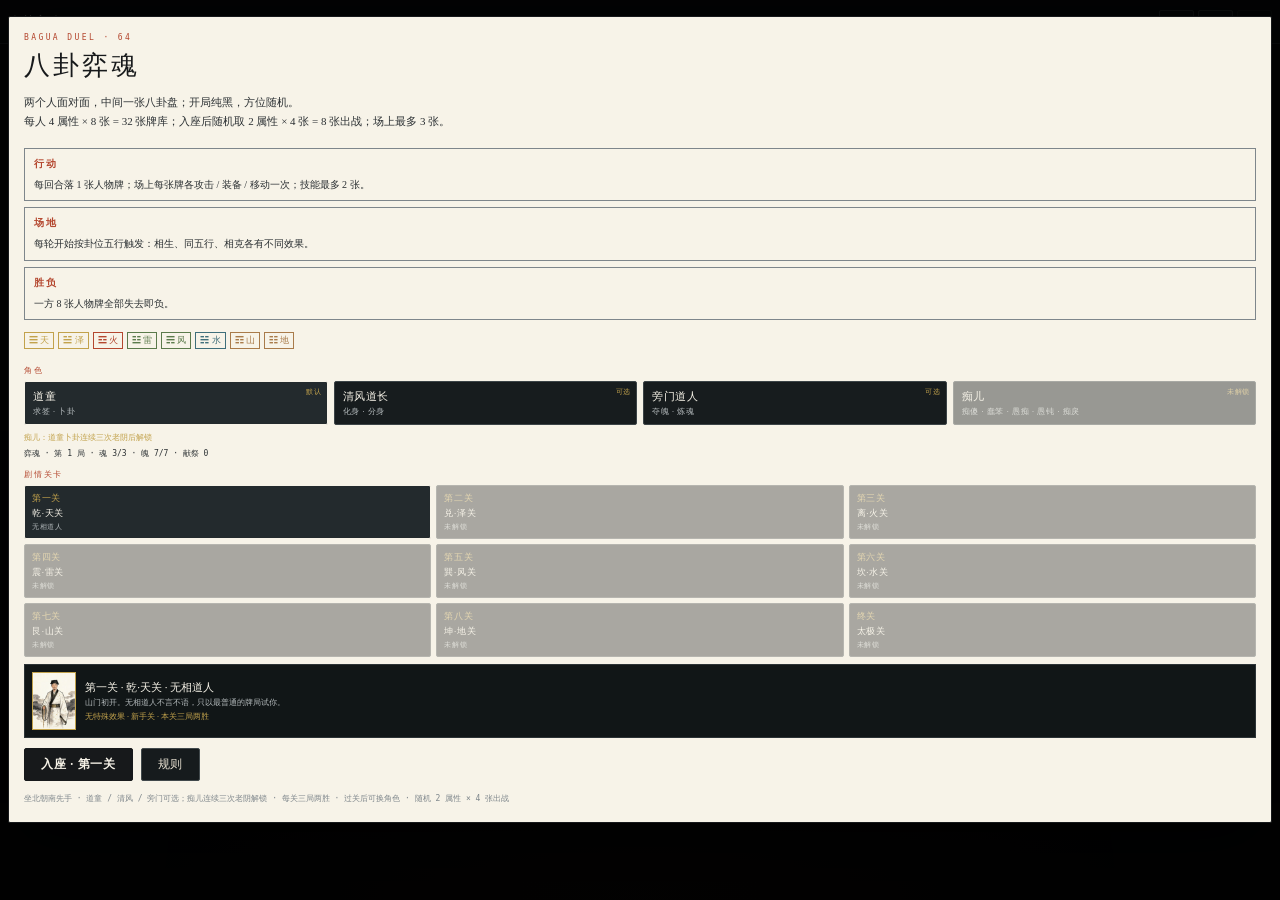
==== mobile.html @ 4fe2ffb8 "三局两胜结果防抖与结算可读性 阻止已排队的结算定时器误伤下一场；同一场结果只播报一次，仙丹奖励只在系列结束时触发；结算面板数值改为亮色。" ====
<!DOCTYPE html>
<html lang="zh-CN">
<head>
  <meta charset="UTF-8">
  <meta name="viewport" content="width=device-width, initial-scale=1.0, maximum-scale=1.0, viewport-fit=cover">
  <title>八卦弈魂 · 手机</title>
  <link rel="stylesheet" href="styles.css?v=20261023u">
  <link rel="stylesheet" href="mobile.css?v=20261023u">
</head>
<body>
  <div id="app" class="mobile">
    <header class="topbar">
      <div class="brand">八卦弈魂 <span>BAGUA DUEL</span></div>
      <div class="seatbar" id="seatbar"></div>
      <div class="status" id="status">未入座</div>
      <div class="topactions"><button id="btnRules">规则</button><button id="btnPause" title="菜单 / 暂停">菜单</button>
        <button id="btnEnd" disabled>结束</button></div>
    </header>

    <main class="stage">
      <section class="arena">
        <canvas id="fx" aria-hidden="true"></canvas>
        <div class="opppublic" id="oppPublic"></div>
        <div class="boardwrap">
          <div class="dili">地利</div>
          <div class="board" id="board"></div>
        </div>
        <div class="figure me" id="myFigure"></div>
        <div class="prompt" id="prompt"></div>
      </section>

      <section class="mbody">
        <div class="previewPanel" id="previewPanel"></div>
        <div class="mpanel charPanel"><div class="panelhead">角色 · 道童</div><div class="charskills" id="charSkills"></div></div>
        <div class="handwrap">
          <div class="handhead" id="handHead"></div>
          <div class="hand" id="hand"></div>
        </div>
        <div class="mpanel"><div class="panelhead">武器 · 手牌</div><div class="weapons" id="weapons"></div></div>
        <div class="mpanel"><div class="panelhead">八技能 · 每张整局 2 次</div><div class="skills" id="skills"></div></div>
        <div class="myinfo" id="myInfo"></div>
        <div class="season" id="season"></div>
        <div class="mpanel historyPanel"><div class="history" id="history"></div></div>
      </section>
    </main>

    <div class="screens" id="screens"></div>
    <div class="combobanner" id="comboBanner"></div>
    <div class="termflash" id="termFlash"></div>
  </div>

  <script src="src/data.js?v=20261023u"></script>
  <script src="src/meta.js?v=20261023u"></script>
  <script src="src/blessings.js?v=20261023u"></script>
  <script src="src/campaign.js?v=20261023u"></script>
  <script src="src/engine.js?v=20261023u"></script>
  <script src="src/ai.js?v=20261023u"></script>
  <script src="src/ui.js?v=20261023u"></script>
</body>
</html>
---- styles.css ----
:root {
  --paper0: #F7F3E8;
  --paper1: #EAE3D3;
  --paper2: #D5CBB4;
  --paper3: #B5A88E;
  --ink0: #17191B;
  --ink1: #2B3033;
  --ink2: #4B5257;
  --ink3: #7E868B;
  --ink4: #B6BCBE;
  --metal: #C2A24C;
  --wood: #5B7A4B;
  --water: #3F6E7A;
  --fire: #B4472F;
  --earth: #A97B4A;
  --serif: "Iowan Old Style", "Palatino Linotype", "Songti SC", "STSong", Georgia, serif;
  --mono: "SF Mono", ui-monospace, Menlo, Consolas, monospace;
  --season: #5B7A4B;
  --bg: #070809;
  --panel: #0E1113;
  --panel2: #121618;
  --line: #2C3336;
  --text: #E8E1D2;
  --dim: #8C9497;
}
* { box-sizing: border-box; }
html, body { margin: 0; padding: 0; height: 100%; background: var(--bg); color: var(--text); font-family: var(--serif); overflow: hidden; }
body::before {
  content: ''; position: fixed; inset: 0; pointer-events: none; z-index: 0;
  background:
    radial-gradient(ellipse at 50% 44%, rgba(194,162,76,.05), transparent 55%),
    radial-gradient(ellipse at 50% 110%, rgba(180,71,47,.06), transparent 55%);
}
button { font-family: var(--serif); font-size: 11px; letter-spacing: .06em; color: var(--text); background: #161B1D; border: 1px solid #41494C; border-radius: 2px; padding: 5px 10px; cursor: pointer; transition: background .12s, border-color .12s; }
button:hover { background: #232B2D; border-color: var(--paper2); }
button:disabled { opacity: .35; cursor: default; }
button.primary { background: var(--paper0); color: var(--ink0); border-color: var(--paper0); font-weight: 600; }
button.primary:hover { background: var(--fire); border-color: var(--fire); color: var(--paper0); }

#app { position: relative; z-index: 1; display: grid; grid-template-rows: 52px minmax(0, 1fr) 228px; height: 100%; }

/* ---------- 顶栏 ---------- */
.topbar { display: flex; align-items: center; gap: 14px; padding: 0 14px; background: linear-gradient(180deg,#121719,#0B0E10); border-bottom: 1px solid var(--line); }
.brand { font-size: 16px; letter-spacing: .2em; color: var(--paper0); white-space: nowrap; }
.brand span { font-family: var(--mono); font-size: 6.5px; letter-spacing: .22em; color: var(--ink3); margin-left: 7px; vertical-align: 2px; }
.seatbar { flex: 1; min-width: 0; display: flex; gap: 10px; align-items: center; font-size: 10px; color: var(--ink4); overflow: hidden; }
.seatbar span { white-space: nowrap; overflow: hidden; text-overflow: ellipsis; }
.seatbar .sbme { color: var(--paper1); }
.seatbar .sbfoe { color: var(--ink4); }
.seatbar span + span::before { content: '·'; margin-right: 8px; color: var(--ink3); }
.status { font-family: var(--mono); font-size: 9px; line-height: 1.5; color: var(--ink4); text-align: right; white-space: nowrap; }
.status b { color: var(--paper0); font-weight: 500; }
.topactions { display: flex; gap: 6px; }

/* ---------- 主舞台 ---------- */
.stage { min-height: 0; display: grid; grid-template-columns: 272px minmax(0, 1fr) 288px; gap: 10px; padding: 8px 10px; background: radial-gradient(ellipse at 50% 48%, #101416 0%, #070809 62%, #050607 100%); }
.side { min-height: 0; overflow: hidden; display: flex; flex-direction: column; gap: 6px; background: var(--panel); border: 1px solid var(--line); border-radius: 3px; padding: 8px; }
.panelhead { font-size: 8px; letter-spacing: .24em; color: var(--fire); border-bottom: 1px solid #272E31; padding-bottom: 4px; margin-top: 2px; }

.myinfo { background: var(--panel2); border: 1px solid #293033; border-radius: 2px; padding: 7px 8px; }
.myhead { display: flex; align-items: baseline; justify-content: space-between; }
.myhead span { font-size: 15px; color: var(--paper0); letter-spacing: .18em; }
.myhead b { font-size: 9px; color: var(--metal); font-weight: 500; }
.myline { font-family: var(--mono); font-size: 8.5px; color: var(--ink4); margin-top: 3px; }
.myline b { color: var(--paper0); font-weight: 500; }

.weapons { display: grid; grid-template-columns: 1fr 1fr; gap: 5px; min-height: 56px; }
.weapons .emptyhint { grid-column: 1 / -1; color: var(--ink3); font-size: 9px; text-align: center; padding-top: 14px; }
.wcard { text-align: left; padding: 5px 6px; background: #171C1E; border-color: #3C4447; display: flex; flex-direction: column; gap: 1px; }
.wcard .wname { font-size: 11px; color: var(--paper0); }
.wcard .wtype { font-family: var(--mono); font-size: 7px; color: var(--ink4); }
.wcard .wstats { font-family: var(--mono); font-size: 7.5px; color: var(--metal); }
.wcard.sel { border-color: var(--paper0); box-shadow: 0 0 0 1px var(--paper0); }
.wcard:hover .wname { color: var(--fire); }

.skills { display: grid; grid-template-columns: 1fr 1fr; gap: 5px; flex: 1; min-height: 0; overflow: auto; }
.skill { text-align: left; padding: 5px 6px; background: #14191B; border-color: #343C3F; border-left: 2px solid var(--c); display: flex; flex-direction: column; gap: 1px; }
.skill .skname { font-size: 11px; color: var(--paper0); display: flex; align-items: baseline; justify-content: space-between; }
.skill .skname i { font-style: normal; font-size: 12px; color: var(--c); }
.skill .skcond { font-family: var(--mono); font-size: 7px; color: var(--ink4); }
.skill.sel { border-color: var(--paper0); box-shadow: 0 0 0 1px var(--paper0); background: #20272A; }
.skill.used { opacity: .35; }
.skill:hover .skname { color: var(--fire); }

/* ---------- 中间：两个人 + 八卦 ---------- */
.arena { position: relative; min-height: 0; display: flex; flex-direction: column; align-items: center; justify-content: center; gap: 0; }
#fx { position: absolute; inset: 0; width: 100%; height: 100%; z-index: 4; pointer-events: none; }

.figure { position: relative; z-index: 3; height: 62px; display: flex; align-items: center; justify-content: center; pointer-events: none; }
.figure.me { height: 54px; }
.figbox { display: flex; align-items: center; gap: 10px; }
.figure.me .figbox { flex-direction: row-reverse; }
.figmask { position: relative; width: 54px; height: 54px; flex: 0 0 54px; filter: drop-shadow(0 4px 6px rgba(0,0,0,.6)); }
.figmask .face { position: absolute; left: 50%; top: 10px; transform: translateX(-50%); width: 30px; height: 36px; background: var(--paper0); border: 1px solid var(--ink0); border-radius: 44% 44% 48% 48%; }
.figmask .face::after { content: ''; position: absolute; left: 50%; top: 18px; transform: translateX(-50%); width: 1.5px; height: 10px; background: rgba(23,25,27,.4); }
.figmask .hat { position: absolute; left: 50%; top: 2px; transform: translateX(-50%); width: 58px; height: 10px; background: #0B0E10; border-radius: 50%; box-shadow: 0 1px 0 rgba(247,243,232,.1) inset; }
.figmask .hat::before { content: ''; position: absolute; left: 50%; bottom: 4px; transform: translateX(-50%); width: 30px; height: 14px; background: #0B0E10; border-radius: 50% 50% 6% 6%; }
.figmask .eye { position: absolute; top: 24px; width: 5px; height: 3px; background: var(--fire); border-radius: 50%; }
.figmask .eye.l { left: 18px; } .figmask .eye.r { right: 18px; }
.figure.me .figmask .eye { background: var(--metal); }
.figmeta { display: flex; flex-direction: column; gap: 1px; }
.figure.me .figmeta { text-align: right; }
.figmeta b { font-size: 12px; letter-spacing: .22em; color: var(--paper0); font-weight: 500; }
.figmeta span { font-family: var(--mono); font-size: 7.5px; color: var(--ink4); }

.boardwrap { position: relative; width: 440px; height: 440px; flex: 0 0 440px; z-index: 2; }
.dili { position: absolute; left: -34px; top: 50%; transform: translateY(-50%); writing-mode: vertical-rl; font-size: 9px; letter-spacing: .3em; color: var(--fire); border: 1px solid rgba(180,71,47,.5); padding: 6px 3px; z-index: 5; }
.board {
  position: absolute; inset: 0; border-radius: 50%;
  background: radial-gradient(circle at 50% 50%, #f8f4e9 0 34%, #ece4d2 60%, #d8ccb2 100%);
  border: 1.5px solid var(--ink0);
  box-shadow: 0 0 0 5px #1A2022, 0 0 0 6.5px #4A5255, 0 16px 48px rgba(0,0,0,.7);
}
.board::before { content: ''; position: absolute; inset: 14px; border-radius: 50%; border: 1px dashed rgba(23,25,27,.25); pointer-events: none; }
.board::after { content: ''; position: absolute; inset: 34px; border-radius: 50%; border: 1px solid rgba(23,25,27,.15); pointer-events: none; }
.slot {
  position: absolute; left: 50%; top: 50%; width: 88px; height: 98px; z-index: 3;
  transform: translate(-50%, -50%) rotate(var(--a)) translateY(-168px) rotate(calc(-1 * var(--a)));
  display: flex; flex-direction: column; align-items: center; gap: 2px;
}
.slothead { height: 17px; display: flex; align-items: baseline; gap: 3px; white-space: nowrap; }
.slothead b { font-size: 9px; color: var(--ink0); font-weight: 600; }
.slothead span { font-family: var(--mono); font-size: 6.5px; color: var(--ink2); }
.slot.seat .slothead b { color: var(--fire); }
.slot.valid { cursor: pointer; }
.slot.valid .cempty { border-color: var(--ink0); box-shadow: 0 0 0 2px var(--ink0); background: #fffdf6; }
.slot.valid .unit { outline: 2px solid var(--metal); outline-offset: 1px; cursor: pointer; }
.slot.target .unit { outline: 2px solid var(--fire); outline-offset: 1px; cursor: pointer; }
.slot.selected .unit, .slot.selected .cempty { outline: 2px solid var(--fire); outline-offset: 1px; }
.cempty { width: 84px; height: 70px; background: rgba(247,243,232,.92); border: 1px solid var(--ink3); border-radius: 2px; display: flex; flex-direction: column; align-items: center; justify-content: center; gap: 1px; text-align: center; transition: box-shadow .12s, background .12s; }
.cempty b { font-size: 8.5px; color: var(--ink1); font-weight: 500; }
.cempty span { font-family: var(--mono); font-size: 6.3px; color: var(--ink2); }
.cempty em { font-style: normal; font-family: var(--mono); font-size: 6px; color: var(--ink3); }
.unit { position: relative; width: 84px; height: 70px; background: var(--paper0); border: 1px solid var(--ink0); border-radius: 2px; padding: 2px; display: flex; flex-direction: column; align-items: center; color: var(--ink0); box-shadow: 1px 2px 0 rgba(0,0,0,.35); }
.unit.mine { box-shadow: 0 0 0 1.5px var(--fire), 1px 2px 0 rgba(0,0,0,.35); }
.unit.foe { box-shadow: 0 0 0 1.5px var(--water), 1px 2px 0 rgba(0,0,0,.35); }
.unit .uport { width: 30px; height: 34px; display: grid; place-items: center; }
.unit .uport svg { display: block; }
.unit .uname { font-size: 8px; white-space: nowrap; overflow: hidden; max-width: 80px; text-overflow: ellipsis; margin-top: 1px; }
.unit .ustats { position: absolute; left: 2px; right: 2px; bottom: 1px; display: flex; justify-content: space-between; font-family: var(--mono); font-size: 8px; font-weight: 700; }
.unit .ustats span { width: 15px; height: 15px; display: grid; place-items: center; border-radius: 50%; background: var(--ink0); color: var(--paper0); }
.unit .ustats .h { background: var(--paper0); color: var(--ink0); box-shadow: 0 0 0 1px var(--ink0); }
.unit.mine .ustats .a { background: var(--fire); }
.unit.foe .ustats .a { background: var(--water); }
.ushield { position: absolute; top: 1px; right: 1px; padding: 0 3px; height: 13px; display: grid; place-items: center; background: var(--paper0); border: 1px solid var(--water); color: var(--water); font-family: var(--mono); font-size: 7px; z-index: 2; }
.st { position: absolute; font-style: normal; font-family: var(--mono); font-size: 6px; padding: 0 2px; background: var(--ink0); color: var(--paper0); border-radius: 1px; }
.st.ban { left: 1px; top: 1px; background: var(--fire); }
.st.sban { left: 1px; top: 13px; background: var(--water); }
.st.mult { right: 1px; bottom: 17px; background: var(--metal); color: var(--ink0); }
.st.eq { left: 1px; bottom: 1px; background: rgba(23,25,27,.75); max-width: 40px; overflow: hidden; white-space: nowrap; text-overflow: ellipsis; }

.taiji { position: absolute; left: 50%; top: 50%; pointer-events: none; z-index: 2; }
.taiji.big { width: 118px; height: 118px; animation: spin 52s linear infinite; }
.taiji.small { width: 54px; height: 54px; animation: spinrev 19s linear infinite; }
.taiji svg { display: block; width: 100%; height: 100%; }
@keyframes spin { from { transform: translate(-50%,-50%) rotate(0); } to { transform: translate(-50%,-50%) rotate(360deg); } }
@keyframes spinrev { from { transform: translate(-50%,-50%) rotate(0); } to { transform: translate(-50%,-50%) rotate(-360deg); } }
.seatmark { position: absolute; left: 50%; transform: translateX(-50%); font-family: var(--mono); font-size: 7px; letter-spacing: .16em; color: rgba(23,25,27,.55); z-index: 2; pointer-events: none; }
.seatmark.top { top: 8px; } .seatmark.bottom { bottom: 8px; }

.prompt { position: relative; z-index: 5; flex: 0 0 24px; display: flex; align-items: center; justify-content: center; gap: 8px; font-size: 10.5px; color: var(--fire); letter-spacing: .03em; text-align: center; }
.prompt b { color: var(--paper0); font-weight: 500; }
.prompt .sub { color: var(--ink4); font-family: var(--mono); font-size: 8px; }
.prompt .cooldownhint { color: var(--metal); font-family: var(--mono); font-size: 8px; margin-left: 5px; }

/* ---------- 右侧：天时 + 记录 ---------- */
.season { background: var(--panel2); border: 1px solid #293033; border-radius: 3px; padding: 8px 9px; }
.seasontop { display: flex; align-items: baseline; justify-content: space-between; border-bottom: 1px solid #272E31; padding-bottom: 4px; }
.seasontop span { font-size: 8px; letter-spacing: .24em; color: var(--fire); }
.seasontop b { font-family: var(--mono); font-size: 8.5px; color: var(--paper1); font-weight: 500; }
.termnow { padding: 6px 0 4px; }
.termnow b { font-size: 13px; color: var(--paper0); letter-spacing: .06em; }
.termnow span { font-family: var(--mono); font-size: 7.5px; color: var(--metal); margin-left: 6px; }
.termnow p { margin: 3px 0 0; font-size: 9.5px; line-height: 1.5; color: var(--ink4); }
.termnext { border-top: 1px dashed #333B3E; padding-top: 3px; margin-top: 3px; font-size: 8.5px; line-height: 1.5; color: var(--ink4); }
.termnext span { font-family: var(--mono); font-size: 7px; color: var(--fire); margin-right: 4px; }
.termnext b { color: var(--paper1); font-weight: 500; }
.termnext em { display: block; font-style: normal; color: var(--ink3); font-size: 8px; }

.historyPanel { flex: 1; min-height: 0; background: var(--panel2); border: 1px solid #293033; border-radius: 3px; display: flex; flex-direction: column; overflow: hidden; }
.history { flex: 1; min-height: 0; display: flex; flex-direction: column; }
.hhead { display: flex; align-items: baseline; justify-content: space-between; padding: 7px 9px 5px; border-bottom: 1px solid #272E31; }
.hhead span { font-size: 11px; letter-spacing: .18em; color: var(--paper1); }
.hhead i { font-family: var(--mono); font-size: 7px; color: var(--ink3); font-style: normal; }
.hbody { flex: 1; overflow: auto; padding: 4px 9px 8px; scrollbar-width: thin; }
.hrow { display: grid; grid-template-columns: 15px minmax(0,1fr); gap: 4px; font-size: 10.5px; line-height: 1.55; color: var(--ink4); padding: 1px 0; }
.hrow .hk { font-family: var(--mono); font-size: 8px; color: var(--ink3); text-align: center; }
.hrow.month { color: var(--paper1); border-top: 1px solid #2C3437; margin-top: 3px; padding-top: 4px; }
.hrow.month .hk { color: var(--fire); }
.hrow.weather { color: var(--metal); }
.hrow.weather .hk { color: var(--metal); }
.hrow.turn { color: var(--paper1); }
.hrow.turn .hk { color: var(--fire); }
.hrow.place .hk { color: var(--wood); }
.hrow.attack { color: #D8A08E; }
.hrow.attack .hk { color: var(--fire); }
.hrow.equip .hk { color: var(--metal); color: var(--metal); }
.hrow.skill { color: #C9B98E; }
.hrow.skill .hk { color: var(--metal); }
.hrow.death { color: var(--fire); }
.hrow.death .hk { color: var(--fire); }
.hrow.end .hk { color: var(--ink3); }
.hrow.term { color: var(--paper1); }
.hrow.term .hk { color: var(--wood); }

/* ---------- 底部：介绍 + 人物牌 ---------- */
.dock { display: grid; grid-template-columns: 280px minmax(0,1fr); gap: 8px; padding: 7px 10px; background: #0A0D0F; border-top: 1px solid var(--line); }
.previewPanel { min-height: 0; background: var(--panel); border: 1px solid #293033; border-radius: 3px; padding: 8px; display: flex; gap: 8px; overflow: hidden; }
.pvhint { width: 100%; align-self: center; text-align: center; color: var(--ink3); font-size: 9px; line-height: 1.7; }
.pvport { flex: 0 0 auto; width: 74px; }
.pvport svg { display: block; width: 74px; height: 88px; }
.pvinfo { flex: 1; min-width: 0; display: flex; flex-direction: column; gap: 3px; }
.pvt { display: flex; align-items: baseline; justify-content: space-between; gap: 5px; }
.pvt b { font-size: 14px; color: var(--paper0); letter-spacing: .04em; }
.pvt span { font-family: var(--mono); font-size: 7px; color: var(--metal); text-align: right; }
.pvstats { display: flex; gap: 5px; flex-wrap: wrap; }
.pvstats span { font-family: var(--mono); font-size: 8.5px; color: var(--paper1); border: 1px solid #3E474A; padding: 0 4px; border-radius: 1px; }
.pvline { font-size: 9px; line-height: 1.5; color: var(--ink4); }
.pvnote { font-family: var(--mono); font-size: 7.5px; line-height: 1.5; color: var(--fire); }
.pvicon { flex: 0 0 auto; width: 70px; height: 88px; display: grid; place-items: center; font-size: 38px; color: var(--paper1); background: #171C1E; border: 1px solid #343C3F; }

.rosterwrap { min-width: 0; display: flex; flex-direction: column; gap: 3px; }
.rosterhead { display: grid; grid-template-columns: 70px repeat(8, 1fr); gap: 3px; flex: 0 0 17px; }
.rhcorner { font-size: 8px; letter-spacing: .1em; color: var(--ink3); display: flex; align-items: center; padding-left: 3px; }
.rhcol { font-size: 9px; color: var(--paper1); text-align: center; border-bottom: 1px solid #2C3437; display: flex; align-items: center; justify-content: center; gap: 2px; }
.rhcol i { font-style: normal; font-size: 8px; color: var(--ink3); }
.roster { flex: 1; min-height: 0; display: flex; flex-direction: column; gap: 3px; }
.rrow { flex: 1; min-height: 0; display: grid; grid-template-columns: 70px repeat(8, 1fr); gap: 3px; }
.rrowhead { display: flex; flex-direction: column; justify-content: center; padding-left: 3px; border-left: 2px solid var(--c); }
.rrowhead b { font-size: 10px; color: var(--paper1); font-weight: 500; }
.rrowhead span { font-family: var(--mono); font-size: 6.5px; color: var(--ink3); }
.rtile { position: relative; min-width: 0; display: flex; align-items: center; gap: 4px; padding: 2px 4px; text-align: left; background: var(--paper0); color: var(--ink0); border: 1px solid #6E777B; border-radius: 2px; overflow: hidden; }
.rtile:hover { border-color: var(--fire); background: #FFF9EC; }
.rtile.sel { outline: 2px solid var(--fire); outline-offset: 1px; }
.rtile.placed { opacity: .38; }
.rtile.dead { opacity: .28; filter: grayscale(1); }
.rport { flex: 0 0 22px; display: grid; place-items: center; }
.rport svg { display: block; width: 22px; height: 25px; }
.rnm { min-width: 0; display: flex; flex-direction: column; font-size: 9px; white-space: nowrap; overflow: hidden; text-overflow: ellipsis; }
.rnm em { font-style: normal; font-family: var(--mono); font-size: 7px; color: var(--ink2); }
.rstate { position: absolute; right: 2px; top: 2px; font-family: var(--mono); font-size: 6px; color: var(--fire); }
.rstate.dead { color: var(--ink2); }

/* ---------- 幕 / 节气 ---------- */
.screens { position: fixed; inset: 0; z-index: 60; display: none; align-items: center; justify-content: center; padding: 24px; background: rgba(0,0,0,.8); overflow: auto; }
.screens.show { display: flex; }
.panel { width: min(860px, 100%); max-height: 94vh; overflow: auto; background: var(--paper0); color: var(--ink0); border: 1px solid var(--ink0); border-radius: 2px; padding: 24px 28px 22px; box-shadow: 0 24px 70px rgba(0,0,0,.7); }
.kick { font-family: var(--mono); font-size: 8px; letter-spacing: .3em; color: var(--fire); }
.panel h1 { margin: 6px 0 10px; font-size: 34px; font-weight: 500; letter-spacing: .12em; }
.panel h2 { margin: 0; font-size: 20px; font-weight: 500; letter-spacing: .1em; }
.panel .lead { margin: 0 0 16px; font-size: 12px; line-height: 1.75; color: var(--ink1); }
.startrow { display: grid; grid-template-columns: repeat(3, 1fr); gap: 8px; margin-bottom: 12px; }
.startbox { border: 1px solid var(--ink3); padding: 8px 9px; }
.startbox b { display: block; font-size: 10px; letter-spacing: .16em; color: var(--fire); margin-bottom: 3px; }
.startbox span { font-size: 10px; line-height: 1.55; color: var(--ink1); }
.starttrigrams { display: flex; gap: 6px; flex-wrap: wrap; margin-bottom: 16px; }
.starttrigrams span { border: 1px solid var(--c); color: var(--c); padding: 2px 6px; font-size: 10px; }
.startbtns { display: flex; gap: 8px; align-items: center; }
.startbtns button { padding: 7px 16px; font-size: 12px; }
.startbtns button.primary { background: var(--ink0); color: var(--paper0); border-color: var(--ink0); }
.startbtns button.primary:hover { background: var(--fire); border-color: var(--fire); }
.startfoot { margin-top: 12px; font-family: var(--mono); font-size: 8px; color: var(--ink3); }
.phead { display: flex; align-items: baseline; justify-content: space-between; margin-bottom: 10px; }
.phead button { background: transparent; color: var(--ink1); border-color: var(--ink3); }
.rulegrid { display: grid; grid-template-columns: 1fr 1fr; gap: 8px 14px; }
.rulegrid b { display: block; font-size: 10px; letter-spacing: .14em; color: var(--fire); margin-bottom: 2px; }
.rulegrid p { margin: 0; font-size: 10px; line-height: 1.6; color: var(--ink1); }
.skillref { margin-top: 12px; border-top: 1px solid var(--ink3); padding-top: 8px; display: grid; grid-template-columns: 1fr 1fr; gap: 5px 14px; }
.skillref div { font-size: 9.5px; line-height: 1.5; color: var(--ink1); }
.skillref b { color: var(--ink0); margin-right: 5px; }
.rulesfoot { margin-top: 10px; font-family: var(--mono); font-size: 8px; color: var(--ink2); }
.resultrow { display: grid; grid-template-columns: repeat(3, 1fr); gap: 8px; margin: 14px 0 18px; }
.resultrow div { border: 1px solid var(--ink3); padding: 8px; }
.resultrow b { display: block; font-size: 9px; letter-spacing: .16em; color: var(--fire); }
.resultrow span { font-size: 13px; color: var(--ink0); }
.metaline { display: flex; align-items: baseline; justify-content: space-between; gap: 8px; border-top: 1px solid var(--ink3); border-bottom: 1px solid var(--ink3); padding: 7px 0; margin-bottom: 9px; }
.metaline b { font-size: 10px; color: var(--fire); letter-spacing: .08em; }
.metaline span { font-family: var(--mono); font-size: 8px; color: var(--ink2); }
.metachoice { border: 1px solid var(--ink3); padding: 8px; font-size: 9px; color: var(--ink1); }
.metabtns { display: flex; gap: 6px; margin-top: 6px; }
.metabtns button { font-size: 9px; padding: 4px 8px; }
.metabtns button:disabled { opacity: .4; cursor: not-allowed; }
.losslist { display: flex; flex-wrap: wrap; gap: 5px; margin: 7px 0; }
.losslist button { padding: 4px 8px; background: #171C1E; border: 1px solid #3C4447; color: var(--paper0); font-size: 9px; }
.losslist button.sel { border-color: var(--metal); box-shadow: 0 0 0 1px var(--metal); background: #232A2D; }
.losslist button:disabled { opacity: .35; cursor: not-allowed; }
.lossback { margin-top: 2px; padding: 3px 7px; font-size: 8px; }
.sacbox { margin-top: 8px; font-size: 8px; }
.sacattrs { flex-wrap: wrap; }
.sacattrs button { font-size: 8px; padding: 3px 6px; }
.metamsg { border-left: 2px solid var(--metal); padding: 5px 7px; font-size: 9px; color: var(--ink1); background: rgba(194,162,76,.08); }
.metafail { border: 1px solid var(--fire); padding: 7px; color: var(--fire); font-size: 10px; }
.metafail span { display: block; color: var(--ink1); font-size: 8px; margin-top: 2px; }
.metafoot { margin-top: 10px; font-size: 8px; color: var(--ink2); line-height: 1.5; }
.runmeta { margin: -4px 0 9px; font-family: var(--mono); font-size: 8px; color: var(--ink1); }

.termflash { position: fixed; inset: 0; z-index: 55; pointer-events: none; display: none; align-items: center; justify-content: center; flex-direction: column; gap: 7px; background: radial-gradient(ellipse at 50% 45%, rgba(247,243,232,.94) 0%, rgba(234,227,211,.55) 42%, rgba(0,0,0,0) 70%); }
.termflash.show { display: flex; animation: termfade 2.3s ease-out forwards; }
.termflash .tf1 { font-size: 40px; letter-spacing: .3em; color: var(--ink0); }
.termflash .tf2 { font-family: var(--mono); font-size: 10px; letter-spacing: .12em; color: var(--fire); }
.termflash .tf3 { font-size: 13px; color: var(--ink1); letter-spacing: .04em; }
@keyframes termfade { 0% { opacity: 0; } 12% { opacity: 1; } 70% { opacity: 1; } 100% { opacity: 0; } }

@media (max-width: 1280px) {
  .stage { grid-template-columns: 250px minmax(0,1fr) 260px; }
  .boardwrap { width: 390px; height: 390px; flex-basis: 390px; }
  .slot { transform: translate(-50%,-50%) rotate(var(--a)) translateY(-148px) rotate(calc(-1 * var(--a))); }
  .dock { grid-template-columns: 250px minmax(0,1fr); }
}
@media (max-width: 1080px) {
  .stage { grid-template-columns: 230px minmax(0,1fr); }
  .side.right { display: none; }
  .boardwrap { width: 340px; height: 340px; flex-basis: 340px; }
  .slot { transform: translate(-50%,-50%) rotate(var(--a)) translateY(-128px) rotate(calc(-1 * var(--a))); }
  .rtile .rport { display: none; }
}

/* 人物牌网格压缩，四行同屏 */
.rtile { height: 38px; }
.rport { flex: 0 0 18px; }
.rport svg { width: 18px; height: 20px; }
.rnm { font-size: 8.5px; }
.rnm em { font-size: 6.5px; }
.rrow { gap: 2px; }

/* 可选目标：落子用朱砂，攻击用更粗的朱砂 */
.slot.valid .cempty { border-color: var(--fire); box-shadow: 0 0 0 2px var(--fire), inset 0 0 0 1px rgba(180,71,47,.25); }
.slot.target .unit { outline: 2.5px solid var(--fire); outline-offset: 1px; box-shadow: 0 0 0 3px rgba(180,71,47,.2), 1px 2px 0 rgba(0,0,0,.35); }

/* ================= v2：8 张手牌 / 场上 3 / 公开手牌 / 场地 ================= */
.opppublic {
  position: relative; z-index: 3; height: 84px; width: 100%;
  display: flex; align-items: center; justify-content: center; gap: 12px;
}
.opppublic .figbox { flex: 0 0 auto; }
.opppublic .figmask { transform: scale(.8); }
.oppu { display: flex; flex-direction: column; gap: 2px; min-width: 0; }
.oplabel { font-family: var(--mono); font-size: 6.5px; letter-spacing: .12em; color: var(--ink4); }
.ophand { display: flex; gap: 2px; }
.opweapons { display: flex; gap: 3px; align-items: center; }
.wmini { padding: 1px 4px; font-size: 8px; color: var(--paper1); background: #151A1C; border: 1px solid #3E4649; border-radius: 1px; }
.wmini:hover { border-color: var(--metal); }
.none { font-size: 8px; color: var(--ink3); }
.sbdiff { font-family: var(--mono); font-size: 7px; color: var(--metal); }

.htile.mini {
  width: 26px; height: 32px; padding: 1px; gap: 0; display: flex; flex-direction: column; align-items: center;
  background: var(--paper0); border: 1px solid #5D676A; border-radius: 1px;
}
.htile.mini .hport { display: block; }
.htile.mini .hport svg { width: 20px; height: 22px; display: block; }
.htile.mini span { font-size: 5.5px; color: var(--ink1); line-height: 1; }
.htile.mini.dead { opacity: .25; filter: grayscale(1); }
.htile.mini.board { opacity: .4; }
.htile.mini.sel { outline: 1px solid var(--fire); }

.handwrap { display: flex; flex-direction: column; gap: 4px; min-width: 0; min-height: 0; }
.handhead {
  flex: 0 0 17px; display: flex; align-items: center; justify-content: space-between; gap: 8px;
  font-family: var(--mono); font-size: 7.5px; color: var(--ink4);
  border-bottom: 1px solid #2C3437; padding: 0 2px;
}
.handhead span:nth-child(2) { color: var(--metal); }
.handhead span:nth-child(3) { color: var(--fire); }
.dock .hand {
  flex: 1; min-height: 0; display: grid; grid-template-columns: repeat(4, 1fr); grid-template-rows: repeat(2, 1fr);
  gap: 4px; padding: 0; overflow: hidden; align-items: stretch;
}
.htile {
  position: relative; min-width: 0; min-height: 0; display: flex; align-items: center; gap: 5px;
  padding: 3px 5px; text-align: left; background: var(--paper0); color: var(--ink0);
  border: 1px solid #6E777B; border-radius: 2px; overflow: hidden;
}
.htile:hover { border-color: var(--fire); background: #FFF9EC; }
.htile.sel { outline: 2px solid var(--fire); outline-offset: 1px; }
.htile.board { opacity: .42; }
.htile.dead { opacity: .25; filter: grayscale(1); }
.htile .hport { flex: 0 0 30px; display: grid; place-items: center; }
.htile .hport svg { display: block; width: 30px; height: 34px; }
.htile .hname { min-width: 0; flex: 1; font-size: 11px; white-space: nowrap; overflow: hidden; text-overflow: ellipsis; }
.htile .hstats { font-family: var(--mono); font-size: 8px; color: var(--ink2); }
.htile .hstate { position: absolute; right: 2px; top: 2px; font-family: var(--mono); font-size: 6px; color: var(--fire); }
.htile .hstate.dead { color: var(--ink2); }

.season .fghead { font-size: 7px; letter-spacing: .18em; color: var(--fire); margin-bottom: 3px; }
.fgrow {
  display: flex; align-items: baseline; gap: 5px; padding: 2px 0;
  border-bottom: 1px dashed #293033; font-size: 7.5px; line-height: 1.45; color: var(--ink4);
  white-space: nowrap; overflow: hidden;
}
.fgrow b { flex: 0 0 14px; color: var(--c); font-weight: 600; }
.fgrow span { overflow: hidden; text-overflow: ellipsis; }
.termline { margin-top: 4px; font-family: var(--mono); font-size: 7px; color: var(--ink3); }

.slot.move .cempty { border-color: var(--water); box-shadow: 0 0 0 2px var(--water); }
.slot.equipable .unit { outline: 2px solid var(--metal); outline-offset: 1px; cursor: pointer; }
.slot.skillable .unit { outline: 2px solid var(--wood); outline-offset: 1px; cursor: pointer; }
.slot.ally .unit { outline: 2px solid #6E9B6E; outline-offset: 1px; cursor: pointer; }
.unit .uweapon {
  position: absolute; right: 1px; top: 1px; font-family: var(--mono); font-size: 6px;
  color: var(--paper0); background: rgba(23,25,27,.78); padding: 0 2px; border-radius: 1px; z-index: 2;
}
.ubadges { position: absolute; left: 1px; right: 1px; bottom: 17px; display: flex; flex-wrap: wrap; gap: 1px; z-index: 2; }
.ubadges .st { position: static; font-style: normal; font-family: var(--mono); font-size: 5.5px; padding: 0 2px; border-radius: 1px; background: var(--ink0); color: var(--paper0); }
.ubadges .st.buff { background: var(--fire); }
.ubadges .st.debuff { background: var(--water); }
.ubadges .st.armor { background: var(--earth); }
.ubadges .st.vuln { background: #8A5A4A; }
.ubadges .st.fire { background: var(--fire); }
.ubadges .st.burn { background: #7A3A28; }
.ubadges .st.new { background: var(--metal); color: var(--ink0); }
.ubadges .st.done { background: #5A6265; }
.ubadges .st.extra { background: var(--wood); }
.ubadges .st.ban { background: var(--fire); }
.ubadges .st.sban { background: var(--water); }

.diffhead { font-size: 8px; letter-spacing: .22em; color: var(--fire); margin: 10px 0 5px; }
.diffbtns { display: flex; gap: 6px; margin-bottom: 14px; }
.diff {
  flex: 1; text-align: left; padding: 7px 8px; background: #171C1E; color: var(--text);
  border: 1px solid #3C4447; display: flex; flex-direction: column; gap: 2px;
}
.diff b { font-size: 11px; color: var(--paper0); font-weight: 500; }
.diff span { font-size: 8px; line-height: 1.4; color: var(--ink4); }
.diff.sel { border-color: var(--paper0); box-shadow: 0 0 0 1px var(--paper0); background: #232A2D; }
.diff:hover b { color: var(--fire); }

.charhead { font-size: 8px; letter-spacing: .22em; color: var(--fire); margin: 10px 0 5px; }
.charpick { display: grid; grid-template-columns: repeat(4, minmax(0, 1fr)); gap: 6px; margin-bottom: 12px; }
.charpick-btn {
  position: relative; text-align: left; padding: 7px 8px; background: #171C1E; color: var(--text);
  border: 1px solid #3C4447; display: flex; flex-direction: column; gap: 2px; cursor: pointer;
}
.charpick-btn b { font-size: 11px; color: var(--paper0); font-weight: 500; padding-right: 26px; }
.charpick-btn span { font-size: 8px; line-height: 1.4; color: var(--ink4); white-space: nowrap; overflow: hidden; text-overflow: ellipsis; }
.charpick-btn i { position: absolute; top: 5px; right: 5px; font-size: 7px; font-style: normal; color: var(--metal); }
.charpick-btn.sel { border-color: var(--paper0); box-shadow: 0 0 0 1px var(--paper0); background: #232A2D; }
.charpick-btn:disabled { opacity: .42; cursor: not-allowed; }
.charpick-btn:not(:disabled):hover b { color: var(--fire); }
@media (max-width: 600px) { .charpick { grid-template-columns: repeat(2, minmax(0, 1fr)); } }
.charstreak { margin: -5px 0 9px; font-size: 8px; color: var(--metal); }
.cchoice { margin-top: 6px; border: 1px solid var(--line); background: #0E1113; padding: 6px; }
.cchoicehead { font-size: 8px; color: var(--metal); margin-bottom: 5px; line-height: 1.4; }
.cchoicegrid { display: grid; grid-template-columns: 1fr 1fr 1fr; gap: 4px; }
.cchoicegrid button { text-align: left; padding: 5px 6px; background: #171C1E; border: 1px solid #3C4447; display: flex; flex-direction: column; gap: 1px; }
.cchoicegrid button b { font-size: 10px; color: var(--paper0); font-weight: 500; }
.cchoicegrid button span { font-size: 7px; color: var(--ink4); line-height: 1.35; }
.cchoicegrid button:hover { border-color: var(--metal); }
.cchoicecancel { margin-top: 5px; font-size: 8px; padding: 3px 7px; }

.preppanel { width: min(980px, 100%); max-height: 94vh; overflow: auto; }
.preppanel h2 { margin: 2px 0 5px; font-size: 22px; font-weight: 500; }
.preplead { margin: 0 0 9px; font-size: 9px; color: var(--ink2); line-height: 1.5; }
.prepattrs { display: grid; grid-template-columns: repeat(4, minmax(0, 1fr)); gap: 6px; margin-bottom: 8px; }
.prepatt { text-align: left; padding: 6px 8px; background: #171C1E; border: 1px solid #3C4447; display: flex; flex-direction: column; gap: 2px; }
.prepatt b { font-size: 11px; color: var(--paper0); font-weight: 500; }
.prepatt span { font-family: var(--mono); font-size: 7px; color: var(--ink4); }
.prepatt.sel { border-color: var(--c); box-shadow: 0 0 0 1px var(--c); background: #232A2D; }
.prepgrid { display: grid; grid-template-columns: 1fr 1fr; gap: 8px; }
.prepcol { border: 1px solid #3C4447; padding: 6px; }
.prepcolhead { display: flex; justify-content: space-between; border-bottom: 1px solid #3C4447; padding-bottom: 3px; margin-bottom: 5px; }
.prepcolhead b { font-size: 11px; color: var(--c); font-weight: 500; }
.prepcolhead span { font-family: var(--mono); font-size: 8px; color: var(--ink4); }
.prepcards { display: grid; grid-template-columns: repeat(4, minmax(0, 1fr)); gap: 4px; }
.prepcard { padding: 3px; background: #171C1E; border: 1px solid #3C4447; display: flex; flex-direction: column; align-items: stretch; gap: 1px; text-align: left; }
.prepcard .prepport { display: block; width: 100%; aspect-ratio: 34 / 45; overflow: hidden; background: #d8cfb8; }
.prepcard .prepport .portrait { width: 100%; height: 100%; object-fit: cover; }
.prepname { font-size: 8px; color: var(--paper0); }
.prepstat { font-family: var(--mono); font-size: 7px; color: var(--ink4); }
.prepcard.sel { border-color: var(--c); box-shadow: 0 0 0 1px var(--c); background: #232A2D; }
.prepcard:disabled { opacity: .35; cursor: not-allowed; }
.prephint { font-size: 9px; color: var(--ink3); border: 1px dashed #3C4447; padding: 14px; text-align: center; }
.prepbar { display: flex; align-items: center; justify-content: space-between; gap: 8px; margin-top: 10px; }
.prepcount { font-family: var(--mono); font-size: 8px; color: var(--ink2); }
.prepactions { display: flex; gap: 5px; }
.prepactions button { font-size: 9px; }
.prepactions button:disabled { opacity: .4; cursor: not-allowed; }
@media (max-width: 600px) {
  .prepattrs { grid-template-columns: repeat(2, minmax(0, 1fr)); }
  .prepgrid { grid-template-columns: 1fr; }
  .prepbar { align-items: flex-start; flex-direction: column; }
}

.charwho { display: flex; align-items: center; justify-content: space-between; gap: 6px; margin-bottom: 4px; }
.charwho b { font-size: 11px; color: var(--paper0); font-weight: 500; }
.charwho span { font-size: 8px; color: var(--ink4); }
.cskills { display: grid; grid-template-columns: 1fr 1fr; gap: 5px; }
.cskill {
  display: flex; flex-direction: column; align-items: flex-start; gap: 1px;
  padding: 6px 7px; background: #171C1E; color: var(--text);
  border: 1px solid #3C4447; cursor: pointer; text-align: left;
}
.cskill b { font-size: 12px; color: var(--paper0); font-weight: 500; }
.cskill i { font-size: 7px; font-style: normal; color: var(--ink4); }
.cskill span { font-size: 8px; color: var(--water); }
.cskill:not(:disabled):hover { border-color: var(--paper2); }
.cskill:disabled { opacity: .42; cursor: not-allowed; }
.cskill.used b { color: var(--ink3); }
.charhint { margin-top: 4px; font-size: 8px; color: var(--ink4); line-height: 1.4; }
.charres {
  display: flex; flex-wrap: wrap; align-items: center; gap: 4px 6px;
  margin-top: 5px; padding: 5px 6px; border: 1px solid var(--line); border-left: 2px solid var(--metal);
  background: #0E1113;
}
.charres b { font-size: 14px; color: var(--paper0); font-weight: 500; }
.charres span { font-size: 9px; color: var(--text); }
.charres i { font-size: 8px; font-style: normal; color: var(--ink4); }
.charres .coins { display: flex; gap: 4px; }
.charres .coins i {
  display: grid; place-items: center; width: 20px; height: 20px; border-radius: 50%;
  border: 1px solid var(--metal); font-size: 9px; font-style: normal;
}
.charres .coins i.yang { color: #f0cc6e; background: #2b2414; }
.charres .coins i.yin { color: #a9c9bb; background: #14201a; border-color: var(--water); }

.fieldguide { margin-top: 10px; border-top: 1px solid var(--ink3); padding-top: 7px; }
.fieldguide .fghead { font-size: 8px; letter-spacing: .2em; color: var(--fire); margin-bottom: 4px; }
.fieldguide .fgrow { font-size: 9px; color: var(--ink1); border-bottom: 1px dashed var(--ink4); }
.fieldguide .fgrow b { flex-basis: 20px; }
.skill .skcond .uses { color: var(--metal); font-weight: 600; }
.skill.used { opacity: .4; }

/* v2 手牌高度收口：两行各 60，避免撑出底栏 */
.dock .hand { grid-template-rows: repeat(2, 60px); }
.htile { height: 60px; }

/* 战斗预演 + 击杀反馈 */
.combobanner {
  position: fixed; left: 50%; top: 34%; transform: translate(-50%, -50%);
  z-index: 45; pointer-events: none; opacity: 0; white-space: nowrap;
  font-size: 20px; letter-spacing: .12em; color: var(--paper0);
  background: rgba(23,25,27,.86); border: 1px solid var(--metal); padding: 6px 14px;
}
.combobanner.show { animation: comboIn 1.2s ease-out forwards; }
@keyframes comboIn {
  0% { opacity: 0; transform: translate(-50%,-50%) scale(.92); }
  15% { opacity: 1; transform: translate(-50%,-50%) scale(1.04); }
  70% { opacity: 1; }
  100% { opacity: 0; transform: translate(-50%,-58%) scale(1); }
}
.arena.shake { animation: arenaShake .3s; }
@keyframes arenaShake {
  0%,100% { transform: translate(0,0); }
  20% { transform: translate(-5px,2px); }
  40% { transform: translate(4px,-3px); }
  60% { transform: translate(-3px,-1px); }
  80% { transform: translate(2px,2px); }
}
.fc { width: 100%; display: flex; flex-direction: column; gap: 2px; align-self: center; }
.fcnames { font-size: 10px; color: var(--metal); letter-spacing: .08em; }
.fcdmg { font-size: 34px; line-height: 1; color: var(--paper0); font-weight: 600; }
.fcdmg small { font-size: 12px; color: var(--ink4); font-weight: 400; }
.fcbreak { font-family: var(--mono); font-size: 7.5px; line-height: 1.5; color: var(--ink4); }
.fchp { font-size: 10px; color: var(--paper1); }
.fchp .kill { color: var(--fire); }
.fcconfirm { margin-top: 3px; font-family: var(--mono); font-size: 7.5px; color: var(--fire); }

/* ---- 立绘位图（assets/art/cards/<牌 id>.webp） ---- */
.portrait {
  display: block;
  object-fit: cover;
  object-position: center;
  background: #F7F3E8;
}
.unit .uport .portrait { width: 30px; height: 34px; }
.pvport .portrait { width: 74px; height: 88px; }
.htile .hport .portrait { width: 30px; height: 34px; }
.htile.mini .hport .portrait { width: 20px; height: 22px; }

/* ---- 防御 / 剧毒 ---- */
.ubadges .st.guard { background: var(--metal); color: var(--ink0); }
.ubadges .st.poison { background: #4E6B2F; }
.defendbar { display: inline-flex; gap: 4px; margin-left: 6px; vertical-align: middle; }
.dbtn {
  font-family: inherit; font-size: 9px; padding: 1px 6px; cursor: pointer;
  background: #232A2D; color: var(--paper1); border: 1px solid var(--metal);
}
.dbtn:hover { background: var(--metal); color: var(--ink0); }
.dbtn.warn { border-color: var(--fire); color: var(--fire); }
.dbtn.warn:hover { background: var(--fire); color: var(--paper0); }

/* 2D / 3D 入口 */
.tolink {
  font-family: inherit; font-size: 11px; padding: 3px 9px; text-decoration: none;
  background: #232A2D; color: var(--metal); border: 1px solid var(--metal);
  display: inline-flex; align-items: center;
}
.tolink:hover { background: var(--metal); color: var(--ink0); }

/* 新卡面结构：htop 只在像素/移动版显示 */
.htile .htop { display: none; }
.htile .hstats i { font-style: normal; }

/* AI 步骤导演 + 技能播报 */
.aiui { pointer-events: none; }
.castbanner, .aibanner, .aitrack, .deathcard, .airecap { font-family: var(--mono); }
.castbanner {
  position: fixed; left: 50%; top: 102px; transform: translateX(-50%);
  z-index: 60; padding: 5px 12px; display: none; pointer-events: none;
  background: rgba(8,12,13,.92); color: var(--paper0);
  border: 1px solid var(--metal); box-shadow: 0 0 18px rgba(194,162,76,.25);
  font-size: 11px; letter-spacing: .08em; white-space: nowrap;
}
.castbanner.show { display: block; animation: castIn 1.5s ease-out forwards; }
.castbanner.skill { border-color: var(--water); color: #cfe5e7; }
.castbanner.weapon { border-color: var(--metal); color: #f0d994; }
@keyframes castIn {
  0% { opacity: 0; transform: translate(-50%, -6px); }
  12%, 72% { opacity: 1; transform: translate(-50%, 0); }
  100% { opacity: 0; transform: translate(-50%, -4px); }
}
.aibanner {
  position: fixed; left: 50%; top: 58px; transform: translateX(-50%);
  z-index: 59; display: none; align-items: center; gap: 9px; pointer-events: none;
  padding: 5px 9px; background: rgba(8,12,13,.92); border: 1px solid #6f9ca3;
  color: var(--paper0); font-size: 10px; white-space: nowrap;
  box-shadow: 0 0 16px rgba(111,156,163,.2);
}
.aibanner.show { display: flex; }
.aibanner button {
  pointer-events: auto; font-size: 8px; padding: 2px 6px;
  background: #1b2426; border: 1px solid var(--metal); color: var(--paper1);
}
.aitrack {
  position: fixed; left: 50%; top: 88px; transform: translateX(-50%);
  z-index: 58; display: none; max-width: min(92vw, 620px); overflow-x: auto;
  gap: 4px; align-items: center; pointer-events: none; white-space: nowrap;
  padding: 3px 5px; background: rgba(7,10,11,.72);
}
.aitrack.show { display: flex; }
.aitrack b { color: var(--metal); font-size: 8px; font-weight: 500; }
.aitrack span { font-size: 7px; color: var(--ink3); border-left: 1px solid var(--line); padding-left: 4px; }
.aitrack span.cur { color: var(--paper0); }
.deathcard {
  position: fixed; left: 50%; top: 33%; transform: translate(-50%, -50%);
  z-index: 65; display: none; min-width: 210px; max-width: 78vw; pointer-events: none;
  padding: 7px 10px; background: rgba(12,8,8,.95); border: 1px solid var(--fire);
  color: var(--paper0); font-size: 9px; line-height: 1.5; text-align: left;
  box-shadow: 0 0 24px rgba(180,71,47,.3);
}
.deathcard.show { display: block; animation: deathIn 1.8s ease-out forwards; }
.deathcard b { display: block; color: #ff9c8a; font-size: 12px; margin-bottom: 2px; }
.deathcard span { display: block; color: var(--paper1); font-size: 8px; }
.deathcard div { color: var(--ink4); font-size: 8px; }
.deathcard small { display: block; color: var(--ink3); font-size: 7px; margin-top: 3px; }
@keyframes deathIn {
  0% { opacity: 0; transform: translate(-50%, -45%) scale(.94); }
  10%, 78% { opacity: 1; transform: translate(-50%, -50%) scale(1); }
  100% { opacity: 0; transform: translate(-50%, -55%) scale(1); }
}
.airecap {
  position: fixed; left: 50%; top: 16%; transform: translateX(-50%);
  z-index: 66; display: none; width: min(86vw, 420px); pointer-events: auto;
  padding: 9px 11px; background: rgba(9,13,14,.97); border: 1px solid var(--metal);
  color: var(--paper1); font-size: 9px; line-height: 1.6;
  box-shadow: 0 8px 30px rgba(0,0,0,.6);
}
.airecap.show { display: block; }
.airecap b { display: block; color: var(--metal); font-size: 10px; margin-bottom: 4px; }
.airecap ol { margin: 0; padding-left: 18px; }
.airecap li { color: var(--paper1); }
.airecap .recapdeath { margin-top: 5px; border-top: 1px solid var(--line); padding-top: 4px; color: #ff9c8a; }
.airecap .recapdeath span { display: block; font-size: 8px; }
.airecap button { margin-top: 6px; float: right; font-size: 8px; padding: 2px 6px; }
.pxpulse {
  position: fixed; z-index: 62; pointer-events: none;
  border: 2px solid var(--metal);
  box-shadow: 0 0 18px rgba(194,162,76,.5), inset 0 0 14px rgba(111,156,163,.35);
  animation: pxpulseFade .85s ease-out forwards;
}
.pxpulse.weapon { border-color: #f0d994; }
.pxpulse i {
  position: absolute; left: 50%; top: 50%; width: 4px; height: 4px;
  background: var(--c); box-shadow: 0 0 4px var(--c);
  animation: pxpart .75s ease-out forwards; animation-delay: var(--dl);
}
@keyframes pxpulseFade { 0% { opacity: 0; transform: scale(.7); } 20% { opacity: 1; transform: scale(1.04); } 100% { opacity: 0; transform: scale(1.16); } }
@keyframes pxpart { to { transform: translate(var(--dx), var(--dy)) scale(.25); opacity: 0; } }
.slot.ai-source { outline: 2px solid var(--water); outline-offset: 2px; }
.slot.ai-target { outline: 2px solid var(--fire); outline-offset: 2px; }
.screens.show ~ .aiui { display: none !important; }

/* 天时 · 福缘开囊 */
.blessingpanel { width: min(980px, 100%); max-height: 94vh; overflow: auto; }
.blessingpanel h2 { margin: 3px 0 6px; font-size: 24px; font-weight: 500; }
.blesslead { margin: 0 0 10px; color: var(--ink2); font-size: 9px; }
.pouchrow { display: grid; grid-template-columns: repeat(3, minmax(0, 1fr)); gap: 8px; }
.pouch {
  position: relative; min-height: 232px; padding: 16px 9px 10px; text-align: left;
  background: linear-gradient(145deg, #a5352e, #6e1f20 60%, #3b1417);
  border: 2px solid #d5a953; box-shadow: inset 0 0 0 1px #2b1112, 3px 3px 0 #000;
  color: #f8ead0; display: flex; flex-direction: column; gap: 3px; cursor: pointer;
  clip-path: polygon(8% 0, 92% 0, 100% 10%, 100% 86%, 50% 100%, 0 86%, 0 10%);
}
.pouch:before {
  content: ''; position: absolute; left: 20%; right: 20%; top: 39px; height: 84px;
  border: 1px solid rgba(255,224,150,.35); border-radius: 44% 44% 38% 38%;
  pointer-events: none;
}
.pouch:after {
  content: ''; position: absolute; left: 50%; top: 6px; width: 2px; height: 16px;
  background: #e0bb61; box-shadow: 0 0 4px #f5d989;
}
.pouchcord { position: absolute; left: 32%; right: 32%; top: 22px; height: 5px; border: 1px solid #efd486; }
.pouchseal { position: absolute; right: 7px; top: 8px; font-size: 8px; color: #f2d58e; }
.pouchname { position: relative; z-index: 2; margin-top: 84px; font-size: 16px; color: #fff1ce; font-weight: 500; }
.pouchterm { font-size: 8px; color: #e5c77f; }
.pouchtext { position: relative; z-index: 2; margin-top: 3px; font-size: 9px; line-height: 1.45; color: #f4dfbd; }
.pouch.trick { background: linear-gradient(145deg, #681c20, #251315 55%, #100b0c); border-color: #e6c46b; }
.pouch.trick .pouchcord { border-style: double; }
.pouch.trick .pouchseal { color: #ff9c8a; }
.trickmark { position: absolute; left: 25%; top: 34%; z-index: 3; display: grid; place-items: center; width: 34px; height: 34px; border: 2px solid #e6c46b; color: #f4d889; font-style: normal; font-size: 18px; transform: rotate(-12deg); }
.pouch.picked { border-color: #fff0ae; box-shadow: 0 0 0 2px #f0cc6e, 0 0 28px rgba(240,204,110,.5); transform: translateY(-5px) scale(1.02); transition: .25s; }
.pouch.dim { opacity: .35; }
.blessfoot { margin-top: 10px; font-size: 8px; color: var(--ink3); text-align: right; }
.blessbar { display: flex; align-items: center; gap: 5px; flex-wrap: wrap; margin-bottom: 3px; padding: 3px 4px; background: #151b1d; border-left: 2px solid var(--metal); }
.blessbar > span { font-size: 8px; color: var(--ink4); }
.blessbar > b { font-size: 10px; color: var(--paper0); font-weight: 500; }
.blessbar > b.trick { color: #ff9c8a; }
.foebless { font-size: 8px; color: var(--ink4); margin-bottom: 3px; padding-left: 4px; }
.trickbtn { font-size: 8px; padding: 2px 5px; margin-left: auto; color: var(--metal); border-color: var(--metal); background: #1b2325; }
@media (max-width: 600px) {
  .pouchrow { grid-template-columns: 1fr; }
  .pouch { min-height: 150px; clip-path: polygon(5% 0,95% 0,100% 8%,100% 92%,50% 100%,0 92%,0 8%); }
  .pouch:before { height: 40px; top: 25px; }
  .pouchname { margin-top: 35px; font-size: 15px; }
  .pouchtext { font-size: 9px; }
  .trickmark { left: auto; right: 12px; top: 45px; }
}

/* 剧情关卡 */
.levelhead { font-size: 8px; letter-spacing: .22em; color: var(--fire); margin: 10px 0 5px; }
.levelpick { display: grid; grid-template-columns: repeat(3, minmax(0, 1fr)); gap: 5px; margin-bottom: 7px; }
.levelbtn { position: relative; text-align: left; padding: 6px 7px; background: #171C1E; border: 1px solid #3C4447; display: flex; flex-direction: column; gap: 2px; min-height: 48px; }
.levelbtn b { font-size: 9px; color: var(--metal); font-weight: 500; }
.levelbtn span { font-size: 9px; color: var(--paper0); }
.levelbtn i { font-size: 7px; font-style: normal; color: var(--ink4); }
.levelbtn.sel { border-color: var(--paper0); box-shadow: 0 0 0 1px var(--paper0); background: #232A2D; }
.levelbtn.cleared i { color: var(--wood); }
.levelbtn:disabled { opacity: .35; cursor: not-allowed; }
.leveldesc { display: flex; align-items: center; gap: 9px; border: 1px solid var(--line); padding: 7px; margin-bottom: 10px; background: #111617; }
.leveldesc > div { display: flex; flex-direction: column; gap: 2px; }
.leveldesc > div b { font-size: 11px; color: var(--paper0); font-weight: 500; }
.leveldesc > div span { font-size: 8px; color: var(--ink4); line-height: 1.45; }
.leveldesc > div em { font-size: 8px; color: var(--metal); font-style: normal; }
.leveldesc .portrait { flex: 0 0 44px; border: 1px solid var(--metal); }
.taijiboss { width: 44px; height: 44px; flex: 0 0 44px; display: grid; place-items: center; font-size: 28px; color: var(--paper0); border: 1px solid var(--metal); background: #17191B; }
.levelbadge { font-size: 8px; color: var(--metal); margin-bottom: 3px; padding-left: 4px; }
.pausepanel { width: min(460px, 100%); }
.pausepanel h2 { margin: 4px 0 8px; font-size: 22px; font-weight: 500; }
.pausepanel .startbtns { justify-content: flex-start; flex-wrap: wrap; }

/* 24 只节气锦囊的轮廓差异（同一红缎底，不同剪影） */
.pouch.shape-gourd { clip-path: polygon(34% 0,66% 0,72% 8%,80% 24%,96% 40%,97% 80%,50% 100%,3% 80%,4% 40%,20% 24%,28% 8%); }
.pouch.shape-umbrella { clip-path: polygon(50% 0,100% 18%,100% 88%,50% 100%,0 88%,0 18%); }
.pouch.shape-bell { clip-path: polygon(28% 0,72% 0,78% 8%,72% 24%,88% 48%,92% 82%,50% 100%,8% 82%,12% 48%,28% 24%,22% 8%); }
.pouch.shape-swallow { clip-path: polygon(50% 0,100% 18%,72% 45%,88% 100%,50% 72%,12% 100%,28% 45%,0 18%); }
.pouch.shape-kite { clip-path: polygon(50% 0,96% 24%,100% 84%,50% 100%,0 84%,4% 24%); }
.pouch.shape-leaf { clip-path: polygon(50% 0,96% 30%,86% 84%,50% 100%,14% 84%,4% 30%); }
.pouch.shape-pomegranate { clip-path: polygon(50% 0,70% 8%,82% 24%,96% 48%,90% 80%,50% 100%,10% 80%,4% 48%,18% 24%,30% 8%); }
.pouch.shape-wheat { clip-path: polygon(50% 0,70% 14%,62% 28%,90% 44%,72% 62%,84% 82%,50% 100%,16% 82%,28% 62%,10% 44%,38% 28%,30% 14%); }
.pouch.shape-sickle { clip-path: polygon(18% 0,88% 0,100% 12%,92% 42%,58% 44%,28% 100%,0 72%,38% 24%,12% 12%); }
.pouch.shape-sun { clip-path: polygon(50% 0,62% 12%,80% 4%,78% 24%,100% 26%,86% 44%,100% 62%,80% 64%,86% 88%,60% 80%,50% 100%,40% 80%,14% 88%,20% 64%,0 62%,14% 44%,0 26%,20% 24%,18% 4%,38% 12%); }
.pouch.shape-cicada { clip-path: polygon(50% 0,88% 18%,98% 52%,70% 94%,50% 100%,30% 94%,2% 52%,12% 18%); }
.pouch.shape-flame { clip-path: polygon(50% 0,78% 22%,92% 52%,78% 92%,50% 100%,22% 92%,8% 52%,22% 22%); }
.pouch.shape-wutong { clip-path: polygon(50% 0,90% 18%,100% 44%,78% 72%,50% 100%,22% 72%,0 44%,10% 18%); }
.pouch.shape-goose { clip-path: polygon(28% 0,54% 18%,100% 34%,62% 50%,84% 100%,44% 58%,0 78%,22% 40%); }
.pouch.shape-blade { clip-path: polygon(8% 0,56% 0,100% 48%,76% 100%,30% 100%,0 44%); }
.pouch.shape-scale { clip-path: polygon(50% 0,88% 30%,100% 54%,82% 86%,50% 100%,18% 86%,0 54%,12% 30%); }
.pouch.shape-moon { clip-path: polygon(20% 0,80% 10%,100% 38%,84% 78%,40% 100%,0 76%,14% 44%); }
.pouch.shape-frost { clip-path: polygon(50% 0,62% 28%,92% 18%,80% 48%,100% 62%,68% 70%,72% 100%,46% 82%,24% 100%,28% 70%,0 62%,20% 48%,8% 18%,38% 28%); }
.pouch.shape-ice { clip-path: polygon(50% 0,76% 22%,100% 46%,82% 82%,50% 100%,18% 82%,0 46%,24% 22%); }
.pouch.shape-snow { clip-path: polygon(50% 0,64% 26%,92% 12%,78% 42%,100% 56%,70% 66%,76% 96%,50% 76%,24% 96%,30% 66%,0 56%,22% 42%,8% 12%,36% 26%); }
.pouch.shape-mountain { clip-path: polygon(8% 76%,34% 18%,48% 42%,66% 0,92% 50%,100% 88%,50% 100%,0 88%); }
.pouch.shape-night { clip-path: polygon(50% 0,78% 16%,92% 46%,82% 84%,50% 100%,18% 84%,8% 46%,22% 16%); }
.pouch.shape-plum { clip-path: polygon(50% 0,72% 22%,100% 28%,86% 52%,100% 80%,64% 78%,50% 100%,36% 78%,0 80%,14% 52%,0 28%,28% 22%); }

/* 锦囊插画版 */
.pouch.artpouch {
  clip-path: none !important;
  min-height: 0;
  padding: 6px 7px 8px;
  gap: 2px;
  background: #0d1213;
  border: 2px solid #b9964c;
  box-shadow: 3px 3px 0 #000;
  color: #f7ead1;
  overflow: hidden;
}
.pouch.artpouch::before,
.pouch.artpouch::after,
.pouch.artpouch .pouchcord { display: none !important; }
.pouch.artpouch .pouchart {
  display: block; width: 100%; height: 174px; object-fit: contain;
  image-rendering: pixelated;
  filter: drop-shadow(0 5px 0 rgba(0,0,0,.55));
}
.pouch.artpouch .pouchseal {
  z-index: 3; top: 7px; right: 7px;
  padding: 1px 4px; background: rgba(20,12,12,.72); border: 1px solid rgba(220,180,90,.5);
  color: #f0d48c; font-size: 8px;
}
.pouch.artpouch .pouchname { margin-top: 2px; font-size: 15px; }
.pouch.artpouch .pouchterm { font-size: 8px; }
.pouch.artpouch .pouchtext { margin-top: 1px; font-size: 9px; line-height: 1.42; }
.pouch.artpouch.trick { background: #0b0d0e; border-color: #e0be67; }
.pouch.artpouch .trickmark { left: auto; right: 8px; top: 34px; background: rgba(12,9,10,.72); }
@media (max-width: 600px) {
  .pouch.artpouch { min-height: 0; }
  .pouch.artpouch .pouchart { height: 190px; }
  .pouch.artpouch .pouchseal { top: 6px; }
}

@media (max-width: 600px) {
  .pouchrow { grid-template-columns: repeat(3, minmax(0, 1fr)); gap: 4px; }
  .pouch.artpouch { padding: 4px 5px 6px; border-width: 2px; }
  .pouch.artpouch .pouchart { height: 112px; }
  .pouch.artpouch .pouchname { font-size: 11px; line-height: 1.2; }
  .pouch.artpouch .pouchterm { font-size: 7px; }
  .pouch.artpouch .pouchtext {
    font-size: 7px; line-height: 1.35; max-height: 48px; overflow: hidden;
    display: -webkit-box; -webkit-line-clamp: 5; -webkit-box-orient: vertical;
  }
  .pouch.artpouch .pouchseal { font-size: 7px; padding: 0 2px; top: 4px; right: 4px; }
  .pouch.artpouch .trickmark { width: 20px; height: 20px; font-size: 11px; top: 24px; right: 5px; }
}
@media (max-width: 370px) {
  .pouch.artpouch .pouchart { height: 92px; }
  .pouch.artpouch .pouchtext { -webkit-line-clamp: 4; max-height: 39px; }
}
---- mobile.css ----
/* 手机端：八卦盘在上，信息卡、武器、技能、人物牌、记录依次向下 */
html, body { height: auto; min-height: 100%; overflow-x: hidden; overflow-y: auto; }
#app.mobile { display: block; height: auto; min-height: 100%; grid-template-rows: none; }

#app.mobile .topbar {
  position: sticky; top: 0; z-index: 30; height: 44px; padding: 0 8px; gap: 8px;
  background: rgba(12,16,18,.96); backdrop-filter: blur(6px);
}
#app.mobile .brand { font-size: 12px; letter-spacing: .14em; }
#app.mobile .brand span { display: none; }
#app.mobile .seatbar { display: none; }
#app.mobile .status { flex: 1; font-size: 8px; line-height: 1.3; text-align: right; white-space: nowrap; overflow: hidden; }
#app.mobile .status br { display: none; }
#app.mobile .topactions { gap: 4px; }
#app.mobile .topactions button { padding: 4px 7px; font-size: 9px; }

#app.mobile .stage { display: block; padding: 0; background: radial-gradient(ellipse at 50% 30%, #111517 0%, #070809 60%, #050607 100%); }
#app.mobile .arena { padding: 0 0 4px; gap: 0; }
#app.mobile #fx { border-radius: 0; }
#app.mobile .figure { height: 34px; }
#app.mobile .figure.me { height: 30px; }
#app.mobile .figmask { width: 30px; height: 30px; flex-basis: 30px; transform: scale(.62); transform-origin: center; }
#app.mobile .figbox { gap: 4px; }
#app.mobile .figmeta b { font-size: 9px; letter-spacing: .14em; }
#app.mobile .figmeta span { font-size: 6px; }
#app.mobile .boardwrap { width: 326px; height: 326px; flex-basis: 326px; }
#app.mobile .dili { display: none; }
#app.mobile .slot {
  width: 66px; height: 72px;
  transform: translate(-50%, -50%) rotate(var(--a)) translateY(-122px) rotate(calc(-1 * var(--a)));
}
#app.mobile .slothead { height: 12px; gap: 2px; }
#app.mobile .slothead b { font-size: 7.4px; }
#app.mobile .slothead span { font-size: 5px; }
#app.mobile .cempty, #app.mobile .unit { width: 62px; height: 50px; }
#app.mobile .cempty b { font-size: 7px; }
#app.mobile .cempty span { font-size: 5.2px; }
#app.mobile .cempty em { font-size: 5px; }
#app.mobile .unit { padding: 1px; }
#app.mobile .unit .uport { width: 21px; height: 23px; }
#app.mobile .unit .uport svg { width: 21px; height: 23px; }
#app.mobile .unit .uname { font-size: 6.2px; max-width: 56px; margin-top: 0; }
#app.mobile .unit .ustats { font-size: 6.4px; }
#app.mobile .unit .ustats span { width: 12px; height: 12px; }
#app.mobile .unit .ushield { font-size: 5.5px; height: 10px; padding: 0 2px; }
#app.mobile .unit .st { font-size: 5px; }
#app.mobile .unit .st.eq { max-width: 26px; }
#app.mobile .unit.mine::after, #app.mobile .unit.foe::after { width: 9px; height: 9px; font-size: 5px; }
#app.mobile .taiji.big { width: 84px; height: 84px; }
#app.mobile .taiji.small { width: 38px; height: 38px; }
#app.mobile .seatmark { font-size: 5.5px; }
#app.mobile .seatmark.top { top: 5px; }
#app.mobile .seatmark.bottom { bottom: 5px; }
#app.mobile .prompt { flex-basis: 22px; font-size: 9px; padding: 0 8px; gap: 4px; }
#app.mobile .prompt .sub { display: none; }

#app.mobile .mbody { display: flex; flex-direction: column; gap: 7px; padding: 6px 8px 22px; }
#app.mobile .previewPanel { height: auto; min-height: 74px; padding: 6px; gap: 6px; }
#app.mobile .pvport { width: 46px; }
#app.mobile .pvport svg { width: 46px; height: 55px; }
#app.mobile .pvt b { font-size: 12px; }
#app.mobile .pvt span { font-size: 6.5px; }
#app.mobile .pvstats span { font-size: 7.5px; }
#app.mobile .pvline { font-size: 8px; line-height: 1.45; }
#app.mobile .pvnote { font-size: 6.8px; }
#app.mobile .pvicon { width: 46px; height: 58px; font-size: 26px; }
#app.mobile .pvhint { font-size: 8.5px; line-height: 1.5; }

#app.mobile .myinfo { padding: 5px 7px; }
#app.mobile .myhead span { font-size: 13px; }
#app.mobile .myline { display: inline-block; margin: 2px 10px 0 0; font-size: 7.5px; }

#app.mobile .season { padding: 6px 7px; }
#app.mobile .seasontop span { font-size: 7px; }
#app.mobile .seasontop b { font-size: 7.5px; }
#app.mobile .termnow { padding: 4px 0 2px; }
#app.mobile .termnow b { font-size: 12px; }
#app.mobile .termnow p { font-size: 8.5px; }
#app.mobile .termnext { font-size: 8px; }

#app.mobile .mpanel { display: flex; flex-direction: column; gap: 4px; }
#app.mobile .panelhead { font-size: 7px; padding-bottom: 3px; }
#app.mobile .weapons { grid-template-columns: 1fr 1fr; gap: 4px; min-height: 0; }
#app.mobile .wcard { padding: 4px 5px; }
#app.mobile .wcard .wname { font-size: 10px; }
#app.mobile .wcard .wstats { font-size: 6.8px; }
#app.mobile .skills { grid-template-columns: repeat(4, 1fr); gap: 4px; overflow: visible; }
#app.mobile .skill { padding: 4px; }
#app.mobile .skill .skname { font-size: 8.5px; }
#app.mobile .skill .skname i { font-size: 9px; }
#app.mobile .skill .skcond { font-size: 5.6px; }

#app.mobile .rosterhead { grid-template-columns: 42px repeat(8, 1fr); gap: 2px; flex-basis: 14px; }
#app.mobile .rhcorner { display: none; }
#app.mobile .rhcol { font-size: 6.5px; gap: 0; border-bottom-color: #333B3E; }
#app.mobile .rhcol i { display: none; }
#app.mobile .roster { gap: 2px; }
#app.mobile .rrow { grid-template-columns: 42px repeat(8, 1fr); gap: 2px; }
#app.mobile .rrowhead { padding-left: 2px; }
#app.mobile .rrowhead b { font-size: 7.5px; }
#app.mobile .rrowhead span { display: none; }
#app.mobile .rtile { height: 31px; padding: 1px 2px; gap: 1px; }
#app.mobile .rport { display: none; }
#app.mobile .rnm { font-size: 6.2px; line-height: 1.2; }
#app.mobile .rnm em { font-size: 5.6px; }
#app.mobile .rstate { font-size: 4.8px; right: 1px; top: 1px; }

#app.mobile .historyPanel { height: 190px; }
#app.mobile .hhead span { font-size: 10px; }
#app.mobile .hbody { padding: 3px 7px 6px; }
#app.mobile .hrow { font-size: 9.5px; line-height: 1.5; }

#app.mobile .screens { padding: 8px; align-items: flex-start; }
#app.mobile .panel { width: 100%; max-height: none; padding: 16px 15px 18px; margin: 8px 0; }
#app.mobile .panel h1 { font-size: 26px; }
#app.mobile .panel .lead { font-size: 11px; }
#app.mobile .startrow { grid-template-columns: 1fr; gap: 6px; }
#app.mobile .rulegrid { grid-template-columns: 1fr; gap: 7px; }
#app.mobile .skillref { grid-template-columns: 1fr; gap: 5px; }
#app.mobile .resultrow { grid-template-columns: 1fr; gap: 6px; }
#app.mobile .starttrigrams { gap: 4px; }
#app.mobile .starttrigrams span { font-size: 9px; padding: 1px 4px; }
#app.mobile .startbtns { flex-wrap: wrap; }

/* v2 手机端 */
#app.mobile .opppublic {
  height: auto; flex-wrap: wrap; padding: 3px 0 2px; gap: 5px;
}
#app.mobile .opppublic .figmask { transform: scale(.55); }
#app.mobile .opppublic .figmeta b { font-size: 9px; }
#app.mobile .opppublic .figmeta span { font-size: 5.5px; }
#app.mobile .oplabel { font-size: 5.5px; }
#app.mobile .htile.mini { width: 21px; height: 27px; }
#app.mobile .htile.mini .hport svg { width: 17px; height: 19px; }
#app.mobile .htile.mini span { font-size: 4.6px; }
#app.mobile .wmini { font-size: 6.5px; padding: 0 3px; }
#app.mobile .handwrap { gap: 3px; }
#app.mobile .handhead { flex-basis: 15px; font-size: 6.5px; }
#app.mobile .hand {
  display: grid; grid-template-columns: repeat(4, 1fr); grid-template-rows: repeat(2, 56px);
  gap: 3px; height: auto; flex: 0 0 auto; overflow: visible; padding: 0;
}
#app.mobile .htile { height: 56px; padding: 2px 4px; gap: 3px; }
#app.mobile .htile .hport { flex-basis: 22px; }
#app.mobile .htile .hport svg { width: 22px; height: 25px; }
#app.mobile .htile .hname { font-size: 8.5px; }
#app.mobile .htile .hstats { font-size: 6.5px; }
#app.mobile .htile .hstate { font-size: 5px; }
#app.mobile .season .fgrow { font-size: 7px; }
#app.mobile .season .termline { font-size: 6px; }
#app.mobile .fieldguide .fgrow { font-size: 7.5px; }
#app.mobile .diffbtns { flex-direction: column; gap: 4px; }
#app.mobile .diff { padding: 5px 7px; }
#app.mobile .ubadges .st { font-size: 4.8px; }

/* 立绘位图（手机端尺寸） */
#app.mobile .unit .uport .portrait { width: 21px; height: 23px; }
#app.mobile .pvport .portrait { width: 46px; height: 55px; }
#app.mobile .htile .hport .portrait { width: 22px; height: 25px; }
#app.mobile .htile.mini .hport .portrait { width: 17px; height: 19px; }
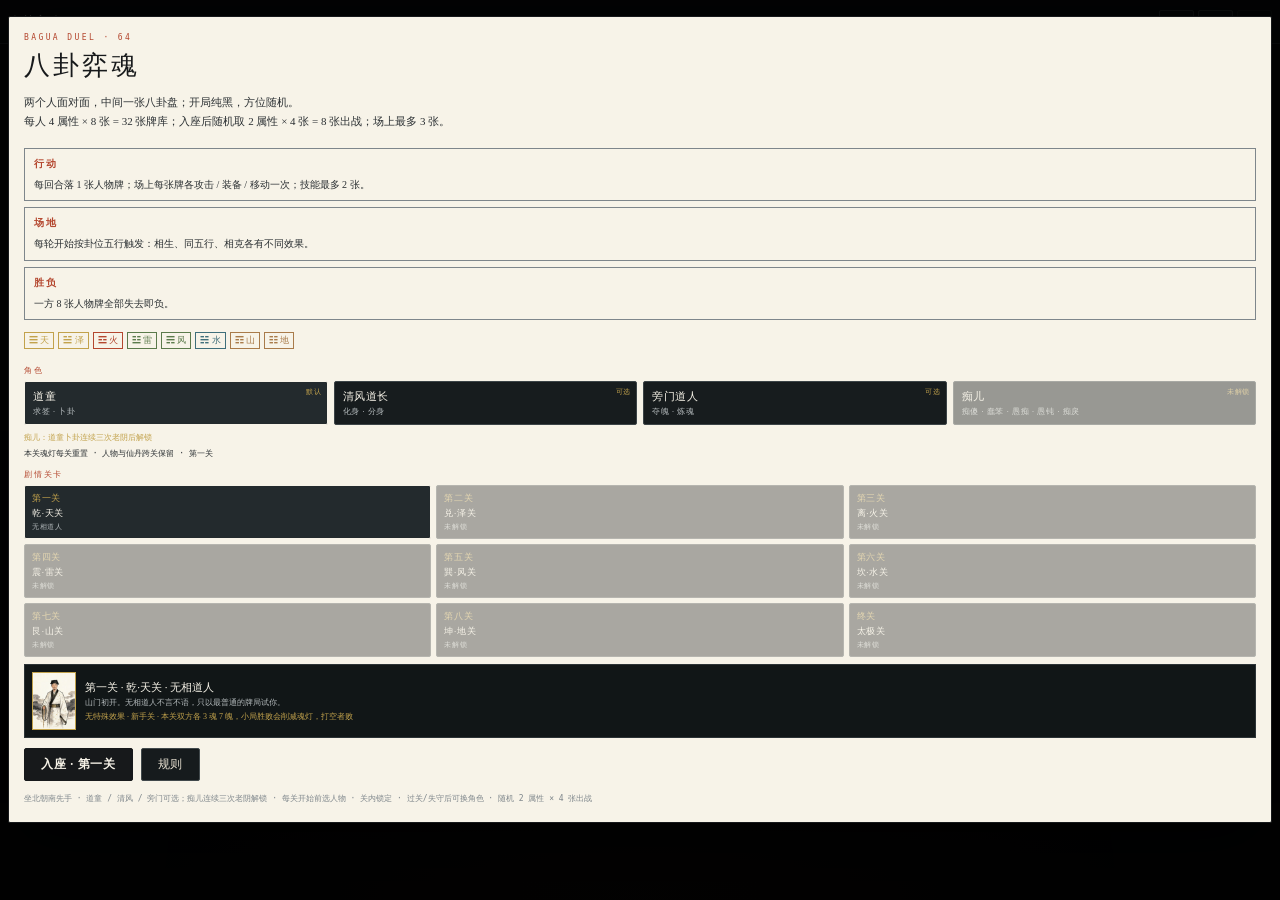
==== commit 31cf319b: "三魂七魄改为关卡内多小局进程 人物与仙丹为局外长期项；每关双方重新点亮 3 魂 7 魄，小局失败方失一魂或两魄并继续下一场，魂灯打空/只剩一魂一魄再败/清风最后一魂化身阵亡时结束本关。过关或失守后回选" ====
--- a/mobile.html
+++ b/mobile.html
@@ -4,8 +4,8 @@
   <meta charset="UTF-8">
   <meta name="viewport" content="width=device-width, initial-scale=1.0, maximum-scale=1.0, viewport-fit=cover">
   <title>八卦弈魂 · 手机</title>
-  <link rel="stylesheet" href="styles.css?v=20261023u">
-  <link rel="stylesheet" href="mobile.css?v=20261023u">
+  <link rel="stylesheet" href="styles.css?v=20261023y">
+  <link rel="stylesheet" href="mobile.css?v=20261023y">
 </head>
 <body>
   <div id="app" class="mobile">
@@ -49,12 +49,12 @@
     <div class="termflash" id="termFlash"></div>
   </div>
 
-  <script src="src/data.js?v=20261023u"></script>
-  <script src="src/meta.js?v=20261023u"></script>
-  <script src="src/blessings.js?v=20261023u"></script>
-  <script src="src/campaign.js?v=20261023u"></script>
-  <script src="src/engine.js?v=20261023u"></script>
-  <script src="src/ai.js?v=20261023u"></script>
-  <script src="src/ui.js?v=20261023u"></script>
+  <script src="src/data.js?v=20261023y"></script>
+  <script src="src/meta.js?v=20261023y"></script>
+  <script src="src/blessings.js?v=20261023y"></script>
+  <script src="src/campaign.js?v=20261023y"></script>
+  <script src="src/engine.js?v=20261023y"></script>
+  <script src="src/ai.js?v=20261023y"></script>
+  <script src="src/ui.js?v=20261023y"></script>
 </body>
 </html>
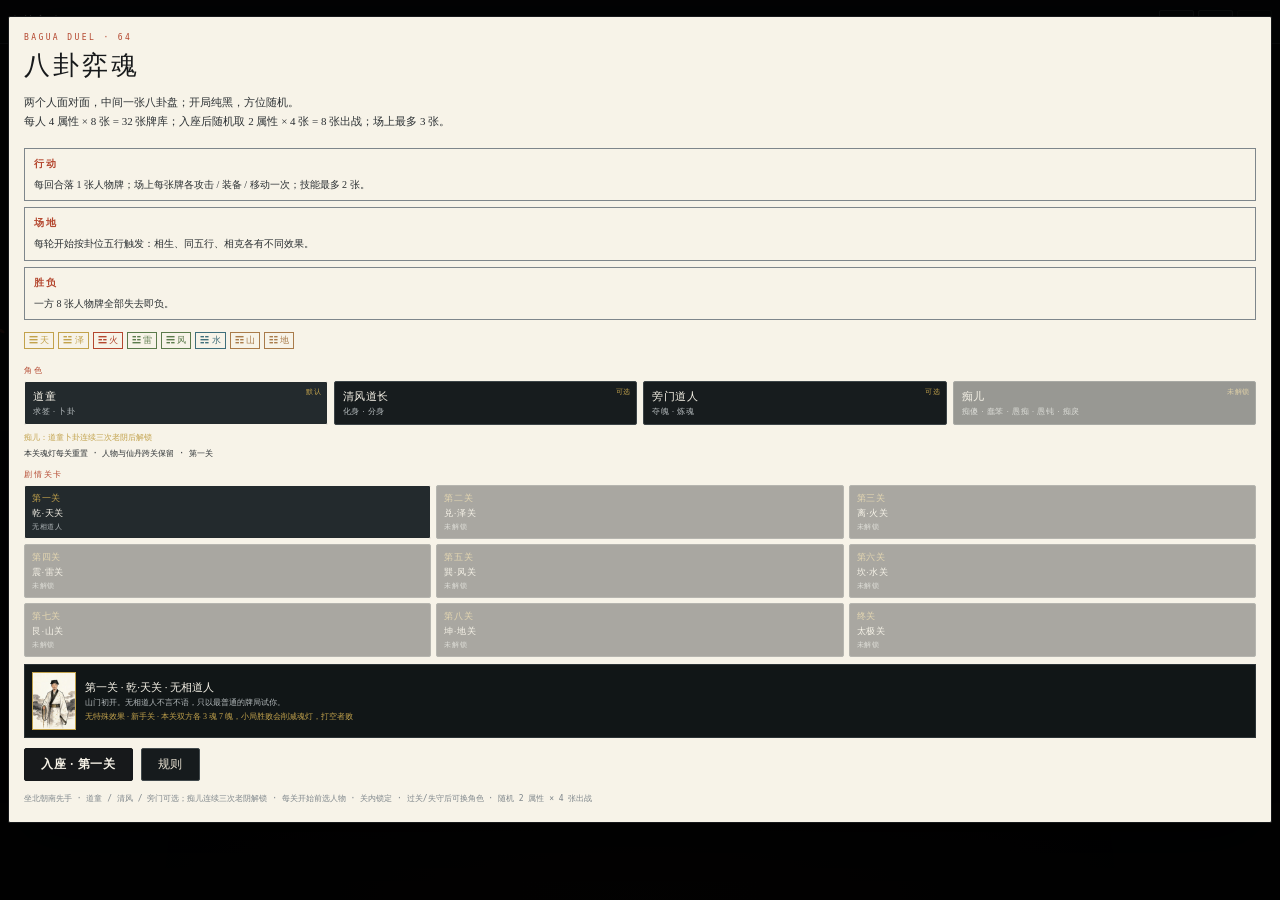
==== commit e0669bae: "关卡进度存档、魂灯效果面板与本地天地缓缓 退出未结束关卡后保存双方魂灯、场次与人物；同关同人物可续关，换关/换人先提示并重置本关。新增魂灯面板显示失魂失魄的缓冲与减益效果。本地 BGM 换为天地缓缓（" ====
--- a/mobile.html
+++ b/mobile.html
@@ -4,8 +4,8 @@
   <meta charset="UTF-8">
   <meta name="viewport" content="width=device-width, initial-scale=1.0, maximum-scale=1.0, viewport-fit=cover">
   <title>八卦弈魂 · 手机</title>
-  <link rel="stylesheet" href="styles.css?v=20261023y">
-  <link rel="stylesheet" href="mobile.css?v=20261023y">
+  <link rel="stylesheet" href="styles.css?v=20261023aa">
+  <link rel="stylesheet" href="mobile.css?v=20261023aa">
 </head>
 <body>
   <div id="app" class="mobile">
@@ -49,12 +49,12 @@
     <div class="termflash" id="termFlash"></div>
   </div>
 
-  <script src="src/data.js?v=20261023y"></script>
-  <script src="src/meta.js?v=20261023y"></script>
-  <script src="src/blessings.js?v=20261023y"></script>
-  <script src="src/campaign.js?v=20261023y"></script>
-  <script src="src/engine.js?v=20261023y"></script>
-  <script src="src/ai.js?v=20261023y"></script>
-  <script src="src/ui.js?v=20261023y"></script>
+  <script src="src/data.js?v=20261023aa"></script>
+  <script src="src/meta.js?v=20261023aa"></script>
+  <script src="src/blessings.js?v=20261023aa"></script>
+  <script src="src/campaign.js?v=20261023aa"></script>
+  <script src="src/engine.js?v=20261023aa"></script>
+  <script src="src/ai.js?v=20261023aa"></script>
+  <script src="src/ui.js?v=20261023aa"></script>
 </body>
 </html>
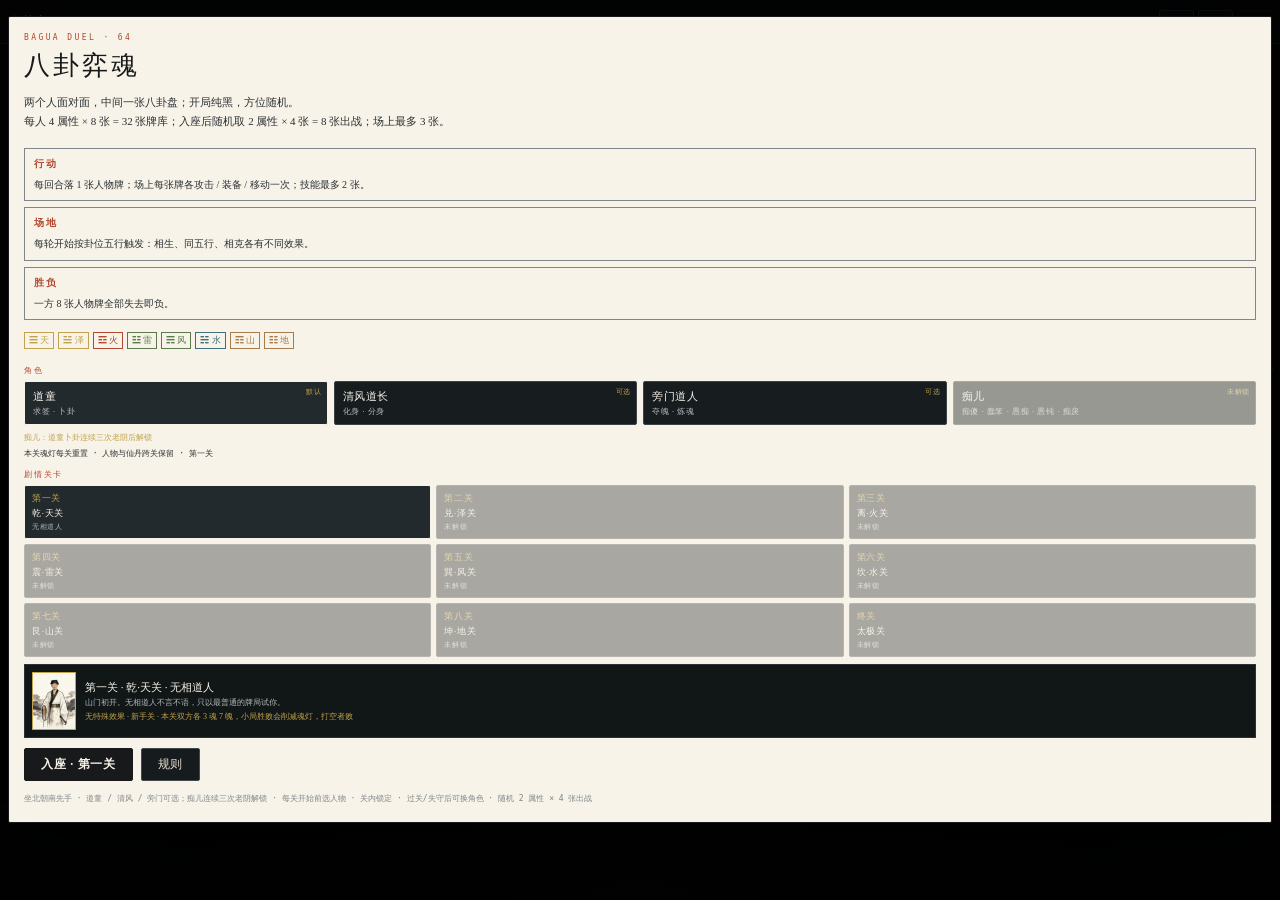
==== commit 6813d709: "规则页补充三魂七魄效果并提高对比度 规则页列出三魂七魄失去后的缓冲/减益效果与持续时间；深色面板文字改为高对比亮色，规则字号放大。" ====
--- a/mobile.html
+++ b/mobile.html
@@ -4,8 +4,8 @@
   <meta charset="UTF-8">
   <meta name="viewport" content="width=device-width, initial-scale=1.0, maximum-scale=1.0, viewport-fit=cover">
   <title>八卦弈魂 · 手机</title>
-  <link rel="stylesheet" href="styles.css?v=20261023aa">
-  <link rel="stylesheet" href="mobile.css?v=20261023aa">
+  <link rel="stylesheet" href="styles.css?v=20261023ac">
+  <link rel="stylesheet" href="mobile.css?v=20261023ac">
 </head>
 <body>
   <div id="app" class="mobile">
@@ -49,12 +49,12 @@
     <div class="termflash" id="termFlash"></div>
   </div>
 
-  <script src="src/data.js?v=20261023aa"></script>
-  <script src="src/meta.js?v=20261023aa"></script>
-  <script src="src/blessings.js?v=20261023aa"></script>
-  <script src="src/campaign.js?v=20261023aa"></script>
-  <script src="src/engine.js?v=20261023aa"></script>
-  <script src="src/ai.js?v=20261023aa"></script>
-  <script src="src/ui.js?v=20261023aa"></script>
+  <script src="src/data.js?v=20261023ac"></script>
+  <script src="src/meta.js?v=20261023ac"></script>
+  <script src="src/blessings.js?v=20261023ac"></script>
+  <script src="src/campaign.js?v=20261023ac"></script>
+  <script src="src/engine.js?v=20261023ac"></script>
+  <script src="src/ai.js?v=20261023ac"></script>
+  <script src="src/ui.js?v=20261023ac"></script>
 </body>
 </html>
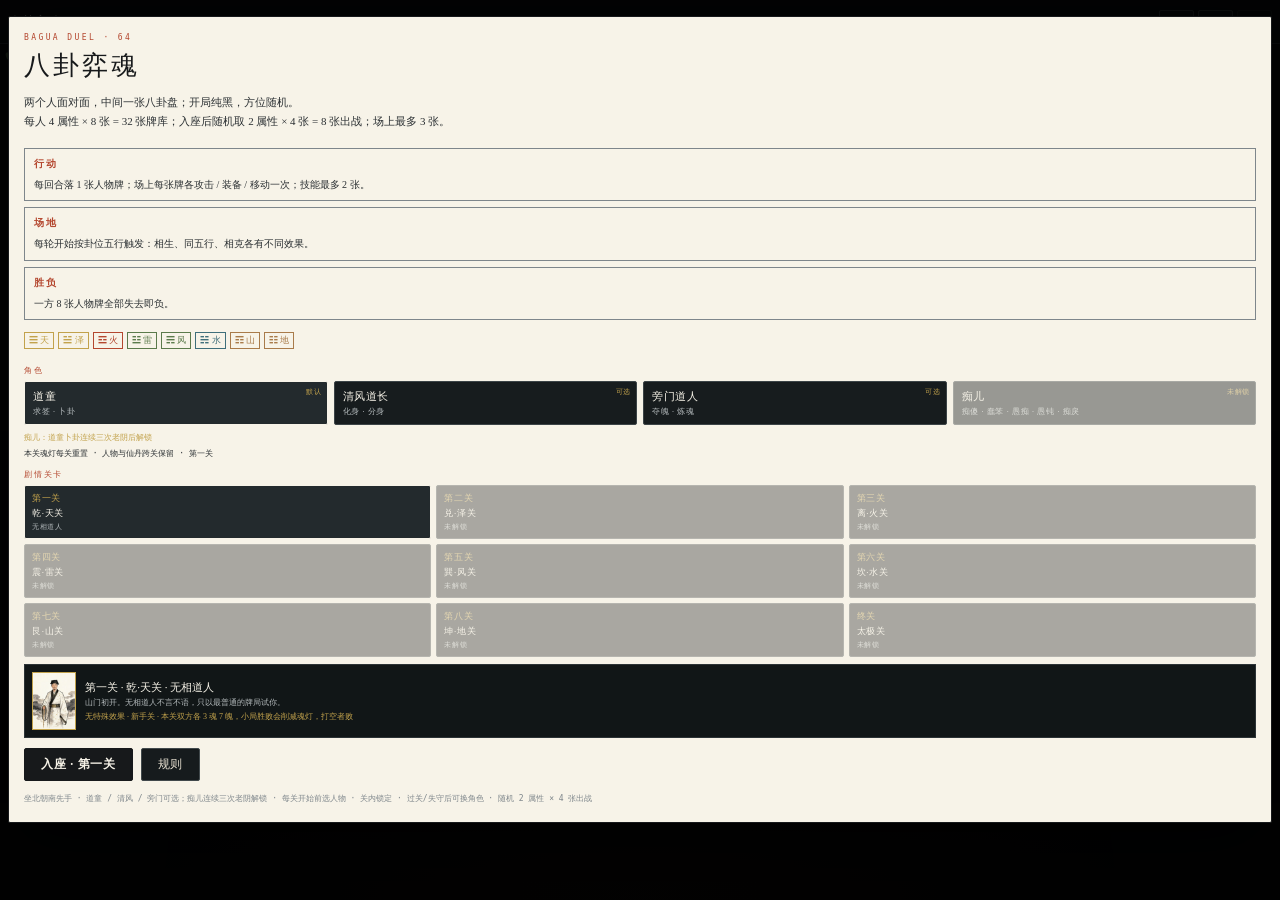
==== commit 732e9a4f: "修正三魂七魄时长、痴儿延迟与献祭上限 失魂缓冲2小局、失魄3小局；痴儿各+1并再延后减益1局。献祭每次得1祭力，伪魂2/伪魄1，祭力够炼化当前失魂失魄或满24张即停止。规则页补全效果、时长与献祭说明，" ====
--- a/mobile.html
+++ b/mobile.html
@@ -4,8 +4,8 @@
   <meta charset="UTF-8">
   <meta name="viewport" content="width=device-width, initial-scale=1.0, maximum-scale=1.0, viewport-fit=cover">
   <title>八卦弈魂 · 手机</title>
-  <link rel="stylesheet" href="styles.css?v=20261023ac">
-  <link rel="stylesheet" href="mobile.css?v=20261023ac">
+  <link rel="stylesheet" href="styles.css?v=20261023ae">
+  <link rel="stylesheet" href="mobile.css?v=20261023ae">
 </head>
 <body>
   <div id="app" class="mobile">
@@ -49,12 +49,12 @@
     <div class="termflash" id="termFlash"></div>
   </div>
 
-  <script src="src/data.js?v=20261023ac"></script>
-  <script src="src/meta.js?v=20261023ac"></script>
-  <script src="src/blessings.js?v=20261023ac"></script>
-  <script src="src/campaign.js?v=20261023ac"></script>
-  <script src="src/engine.js?v=20261023ac"></script>
-  <script src="src/ai.js?v=20261023ac"></script>
-  <script src="src/ui.js?v=20261023ac"></script>
+  <script src="src/data.js?v=20261023ae"></script>
+  <script src="src/meta.js?v=20261023ae"></script>
+  <script src="src/blessings.js?v=20261023ae"></script>
+  <script src="src/campaign.js?v=20261023ae"></script>
+  <script src="src/engine.js?v=20261023ae"></script>
+  <script src="src/ai.js?v=20261023ae"></script>
+  <script src="src/ui.js?v=20261023ae"></script>
 </body>
 </html>
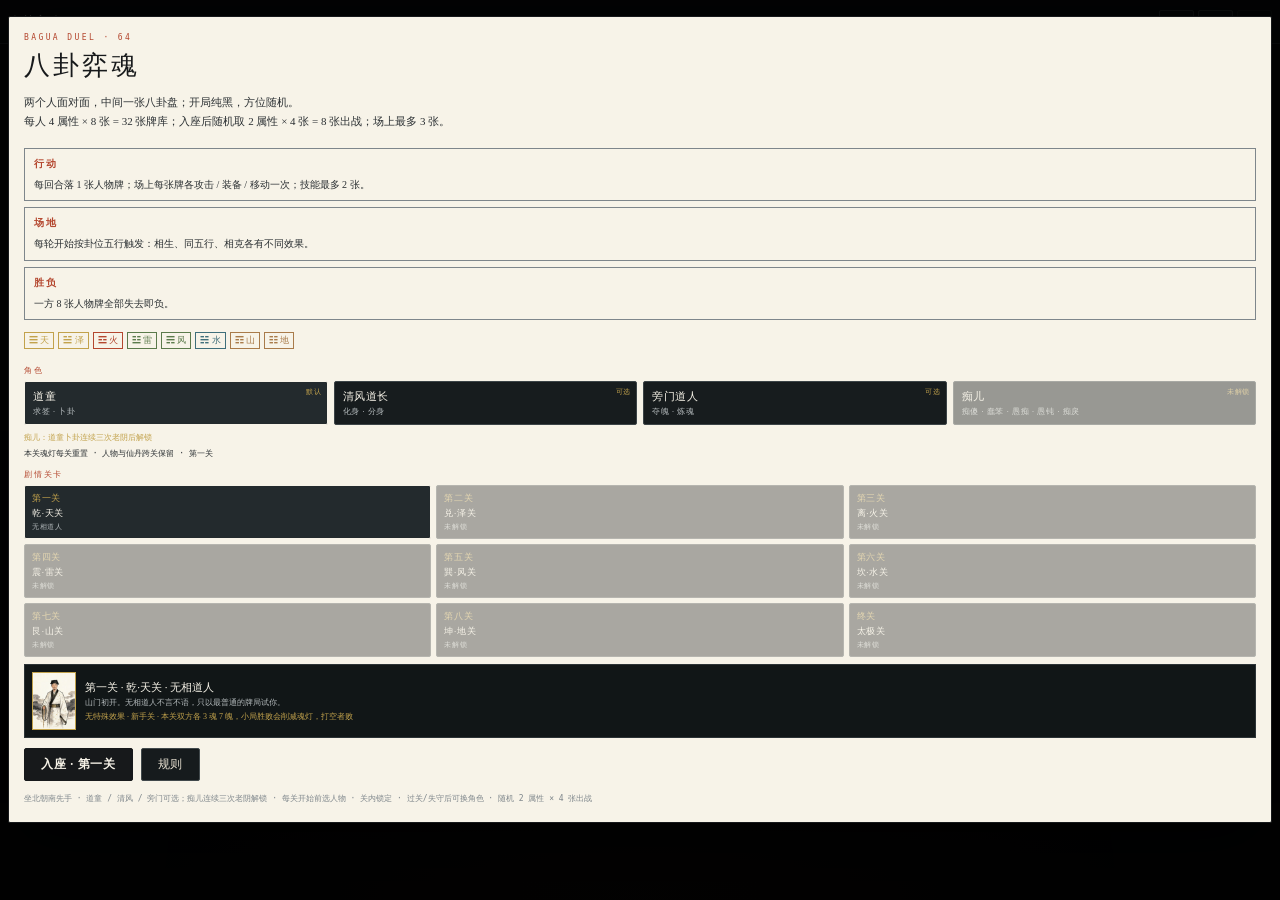
==== commit 8f79d918: "TapTap 竖屏优先与横屏触控皮肤 Android 首发锁定竖屏；手机竖屏保留页签和卡牌介绍。保留 ?tap=1 横屏触控预览，横屏采用顶栏/棋盘/底部手牌/两侧折叠信息，短屏再压缩。" ====
--- a/mobile.html
+++ b/mobile.html
@@ -4,8 +4,8 @@
   <meta charset="UTF-8">
   <meta name="viewport" content="width=device-width, initial-scale=1.0, maximum-scale=1.0, viewport-fit=cover">
   <title>八卦弈魂 · 手机</title>
-  <link rel="stylesheet" href="styles.css?v=20261023ae">
-  <link rel="stylesheet" href="mobile.css?v=20261023ae">
+  <link rel="stylesheet" href="styles.css?v=20261023ao">
+  <link rel="stylesheet" href="mobile.css?v=20261023ao">
 </head>
 <body>
   <div id="app" class="mobile">
@@ -49,12 +49,12 @@
     <div class="termflash" id="termFlash"></div>
   </div>
 
-  <script src="src/data.js?v=20261023ae"></script>
-  <script src="src/meta.js?v=20261023ae"></script>
-  <script src="src/blessings.js?v=20261023ae"></script>
-  <script src="src/campaign.js?v=20261023ae"></script>
-  <script src="src/engine.js?v=20261023ae"></script>
-  <script src="src/ai.js?v=20261023ae"></script>
-  <script src="src/ui.js?v=20261023ae"></script>
+  <script src="src/data.js?v=20261023ao"></script>
+  <script src="src/meta.js?v=20261023ao"></script>
+  <script src="src/blessings.js?v=20261023ao"></script>
+  <script src="src/campaign.js?v=20261023ao"></script>
+  <script src="src/engine.js?v=20261023ao"></script>
+  <script src="src/ai.js?v=20261023ao"></script>
+  <script src="src/ui.js?v=20261023ao"></script>
 </body>
 </html>
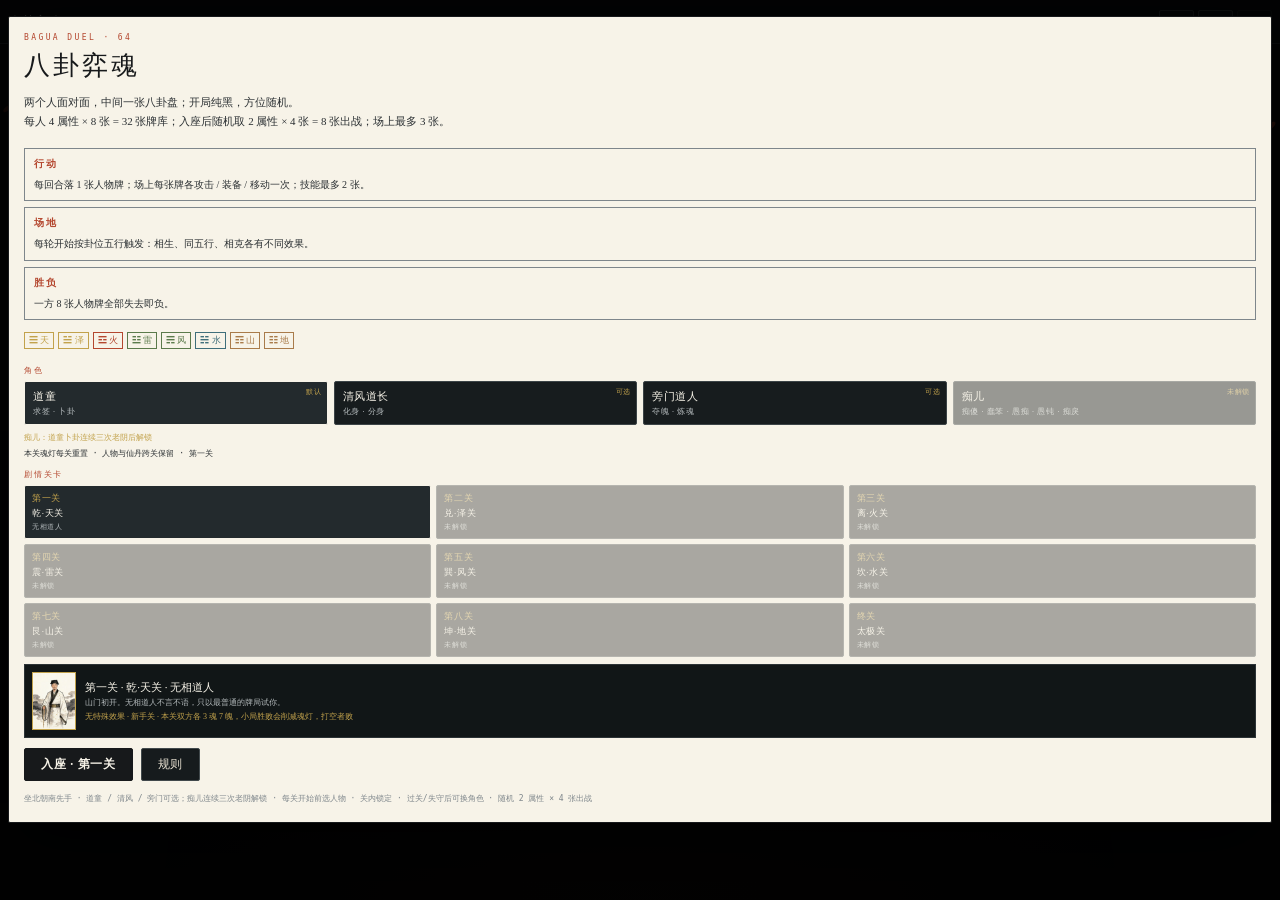
==== commit 1df1beaa: "竖屏截图整理并隐藏空白介绍区 手机竖屏未选牌时不显示空白介绍框，选中后显示卡牌详情；更新 TapTap 三张商店截图路径和资质说明。" ====
--- a/mobile.html
+++ b/mobile.html
@@ -4,8 +4,8 @@
   <meta charset="UTF-8">
   <meta name="viewport" content="width=device-width, initial-scale=1.0, maximum-scale=1.0, viewport-fit=cover">
   <title>八卦弈魂 · 手机</title>
-  <link rel="stylesheet" href="styles.css?v=20261023ao">
-  <link rel="stylesheet" href="mobile.css?v=20261023ao">
+  <link rel="stylesheet" href="styles.css?v=20261023ap">
+  <link rel="stylesheet" href="mobile.css?v=20261023ap">
 </head>
 <body>
   <div id="app" class="mobile">
@@ -49,12 +49,12 @@
     <div class="termflash" id="termFlash"></div>
   </div>
 
-  <script src="src/data.js?v=20261023ao"></script>
-  <script src="src/meta.js?v=20261023ao"></script>
-  <script src="src/blessings.js?v=20261023ao"></script>
-  <script src="src/campaign.js?v=20261023ao"></script>
-  <script src="src/engine.js?v=20261023ao"></script>
-  <script src="src/ai.js?v=20261023ao"></script>
-  <script src="src/ui.js?v=20261023ao"></script>
+  <script src="src/data.js?v=20261023ap"></script>
+  <script src="src/meta.js?v=20261023ap"></script>
+  <script src="src/blessings.js?v=20261023ap"></script>
+  <script src="src/campaign.js?v=20261023ap"></script>
+  <script src="src/engine.js?v=20261023ap"></script>
+  <script src="src/ai.js?v=20261023ap"></script>
+  <script src="src/ui.js?v=20261023ap"></script>
 </body>
 </html>
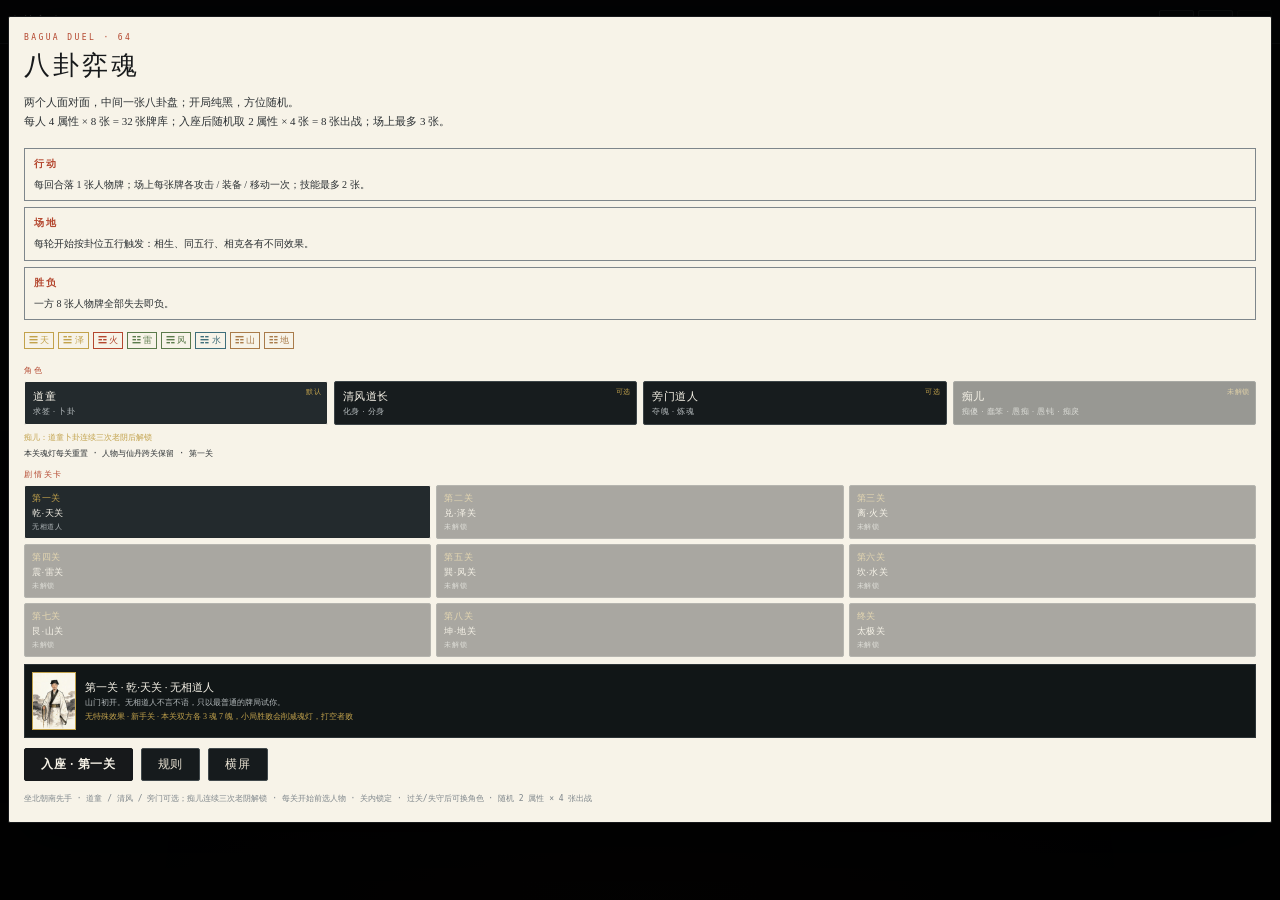
==== commit c408192b: "加入横竖屏切换与动画版宣传片 开始页和暂停菜单可切换竖屏/横屏，Android 原生方向桥接；短横屏布局适配。新增 vibe.html 动画预告页和 15 秒 1280x720 动画宣传片。" ====
--- a/mobile.html
+++ b/mobile.html
@@ -4,8 +4,8 @@
   <meta charset="UTF-8">
   <meta name="viewport" content="width=device-width, initial-scale=1.0, maximum-scale=1.0, viewport-fit=cover">
   <title>八卦弈魂 · 手机</title>
-  <link rel="stylesheet" href="styles.css?v=20261023ap">
-  <link rel="stylesheet" href="mobile.css?v=20261023ap">
+  <link rel="stylesheet" href="styles.css?v=20261023aq">
+  <link rel="stylesheet" href="mobile.css?v=20261023aq">
 </head>
 <body>
   <div id="app" class="mobile">
@@ -49,12 +49,12 @@
     <div class="termflash" id="termFlash"></div>
   </div>
 
-  <script src="src/data.js?v=20261023ap"></script>
-  <script src="src/meta.js?v=20261023ap"></script>
-  <script src="src/blessings.js?v=20261023ap"></script>
-  <script src="src/campaign.js?v=20261023ap"></script>
-  <script src="src/engine.js?v=20261023ap"></script>
-  <script src="src/ai.js?v=20261023ap"></script>
-  <script src="src/ui.js?v=20261023ap"></script>
+  <script src="src/data.js?v=20261023aq"></script>
+  <script src="src/meta.js?v=20261023aq"></script>
+  <script src="src/blessings.js?v=20261023aq"></script>
+  <script src="src/campaign.js?v=20261023aq"></script>
+  <script src="src/engine.js?v=20261023aq"></script>
+  <script src="src/ai.js?v=20261023aq"></script>
+  <script src="src/ui.js?v=20261023aq"></script>
 </body>
 </html>
